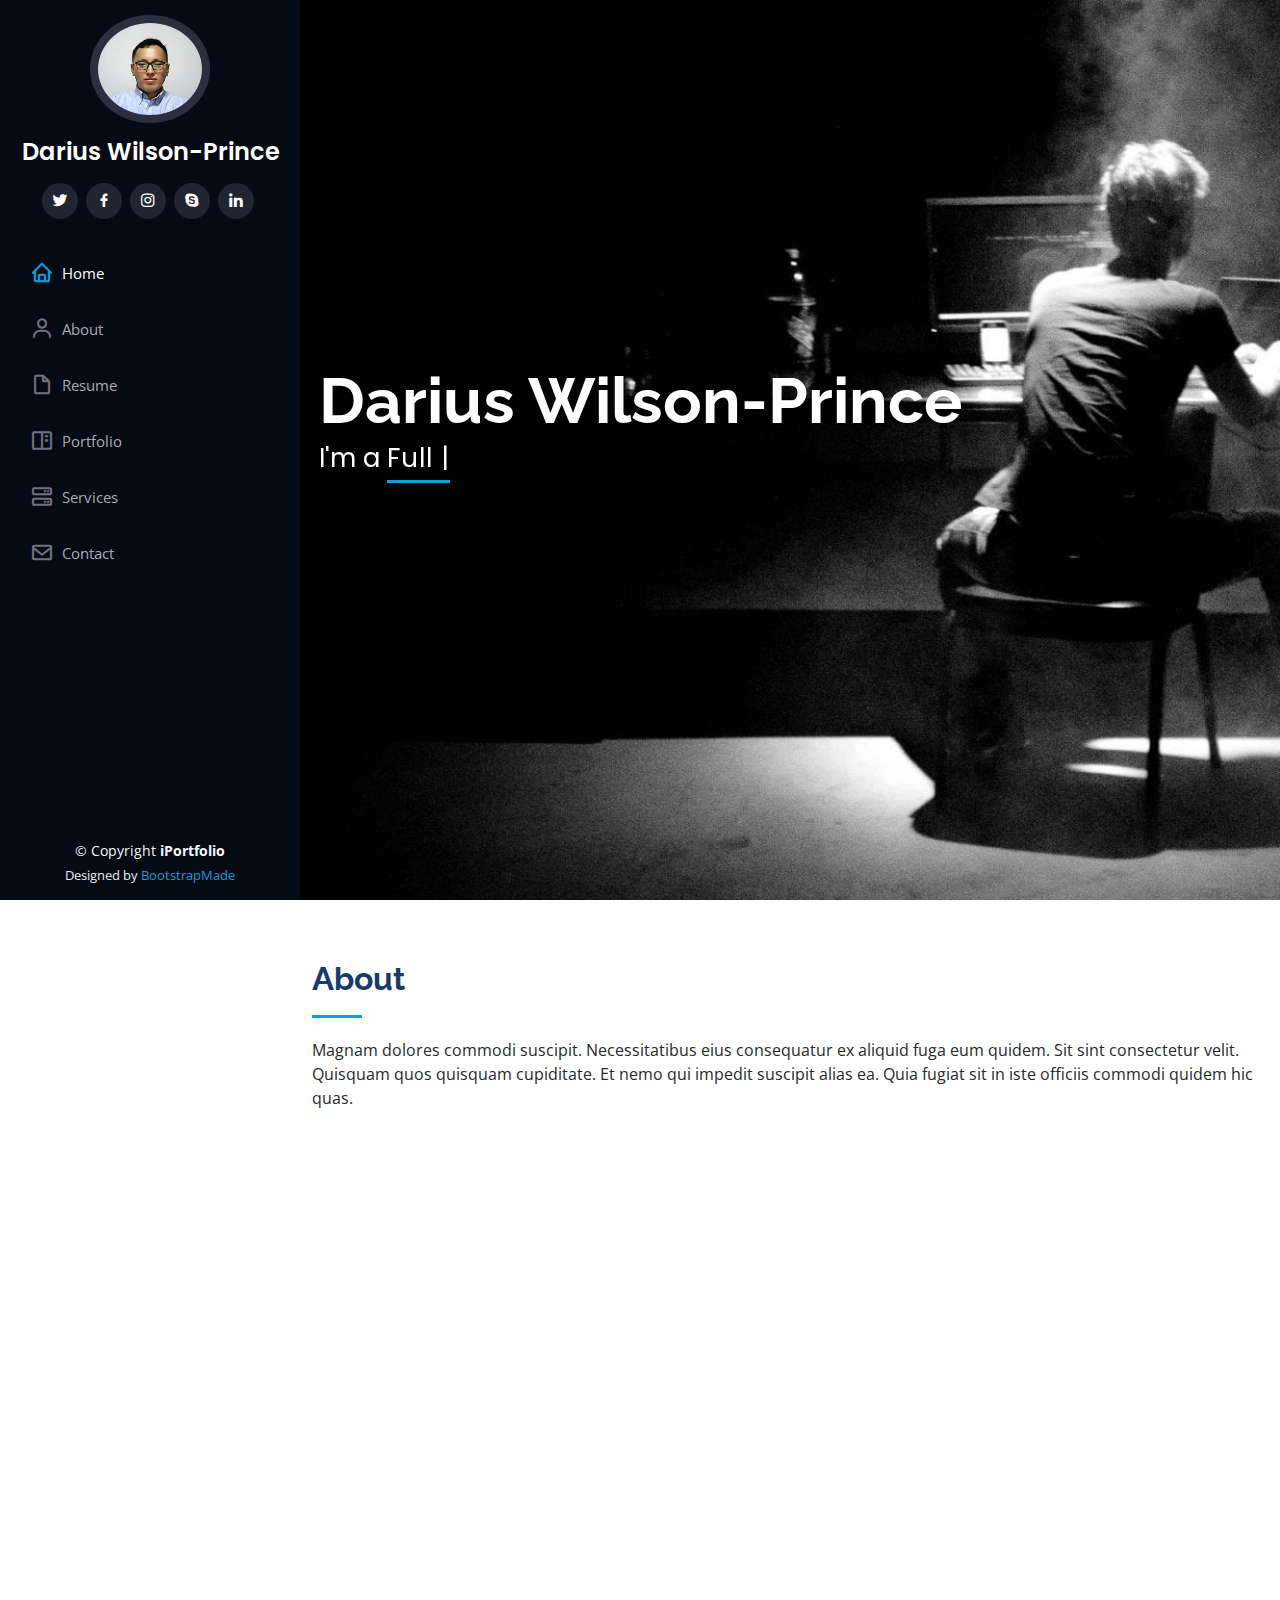
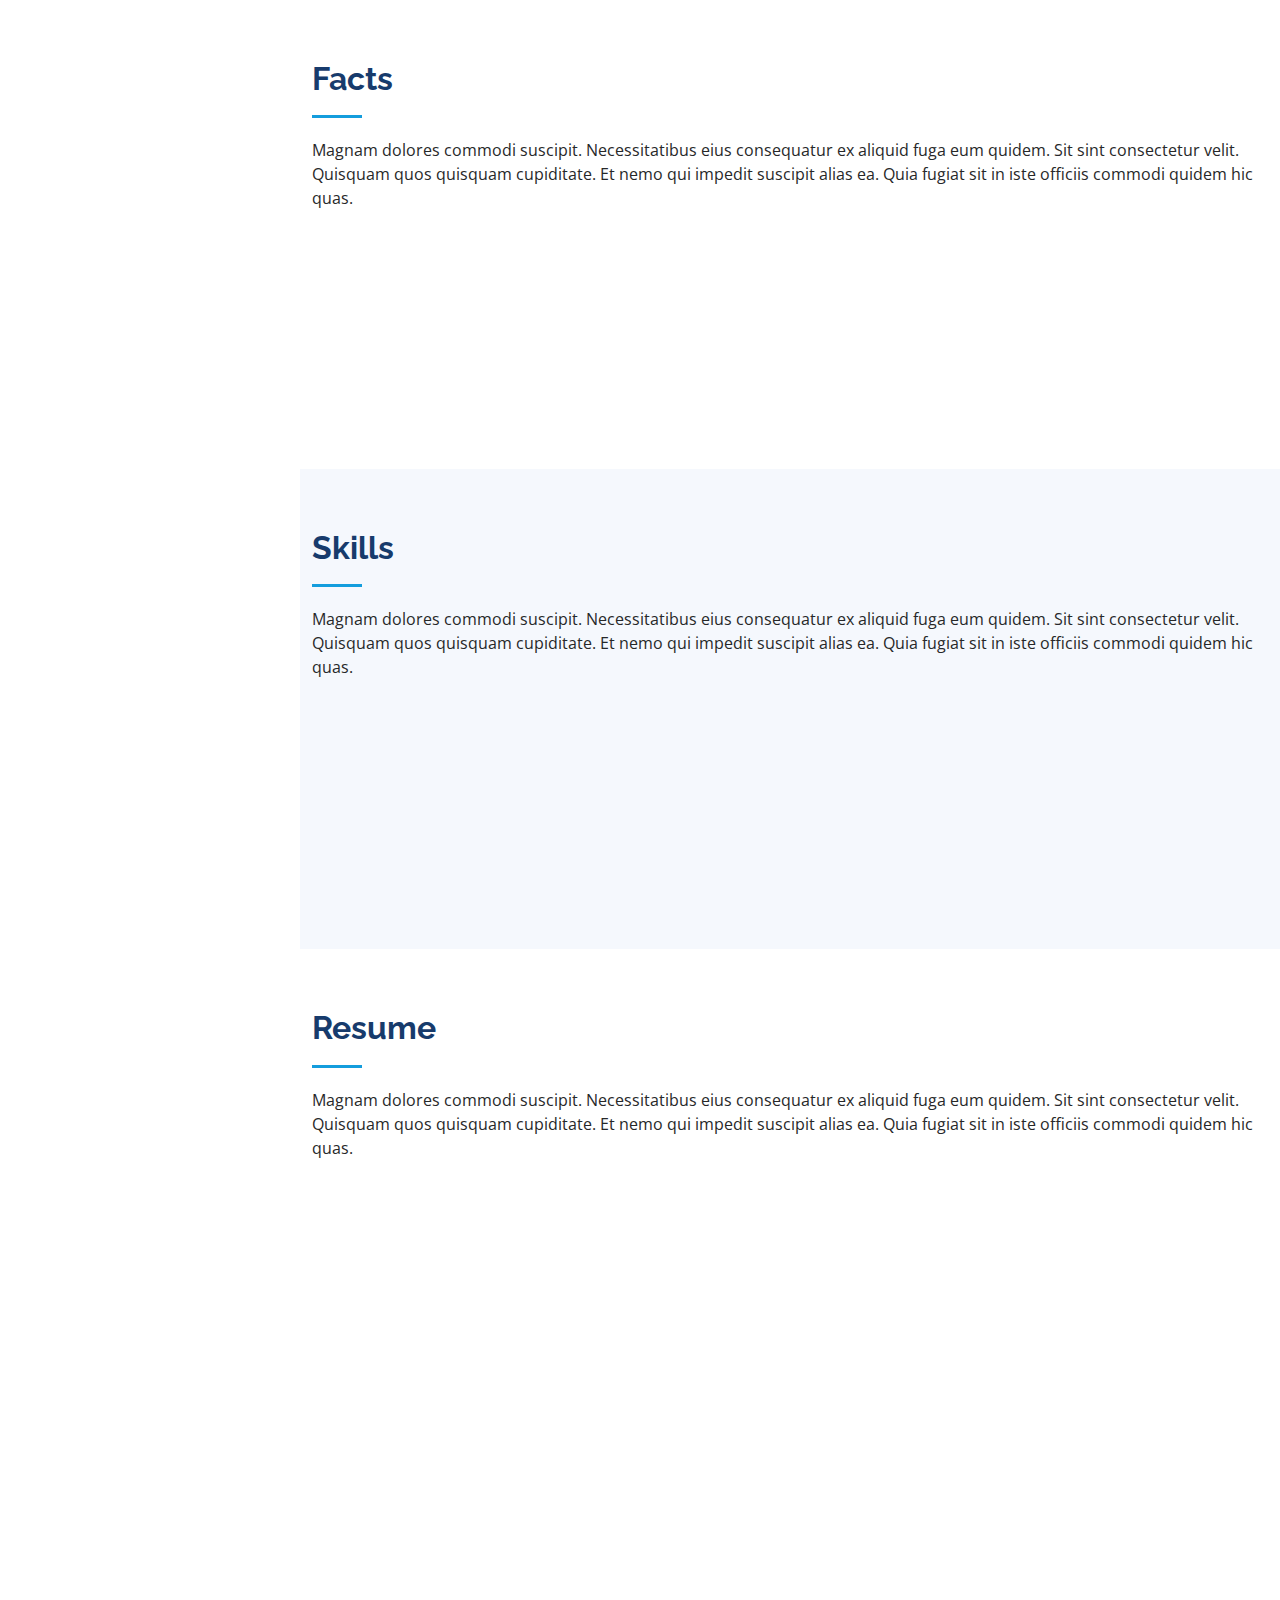
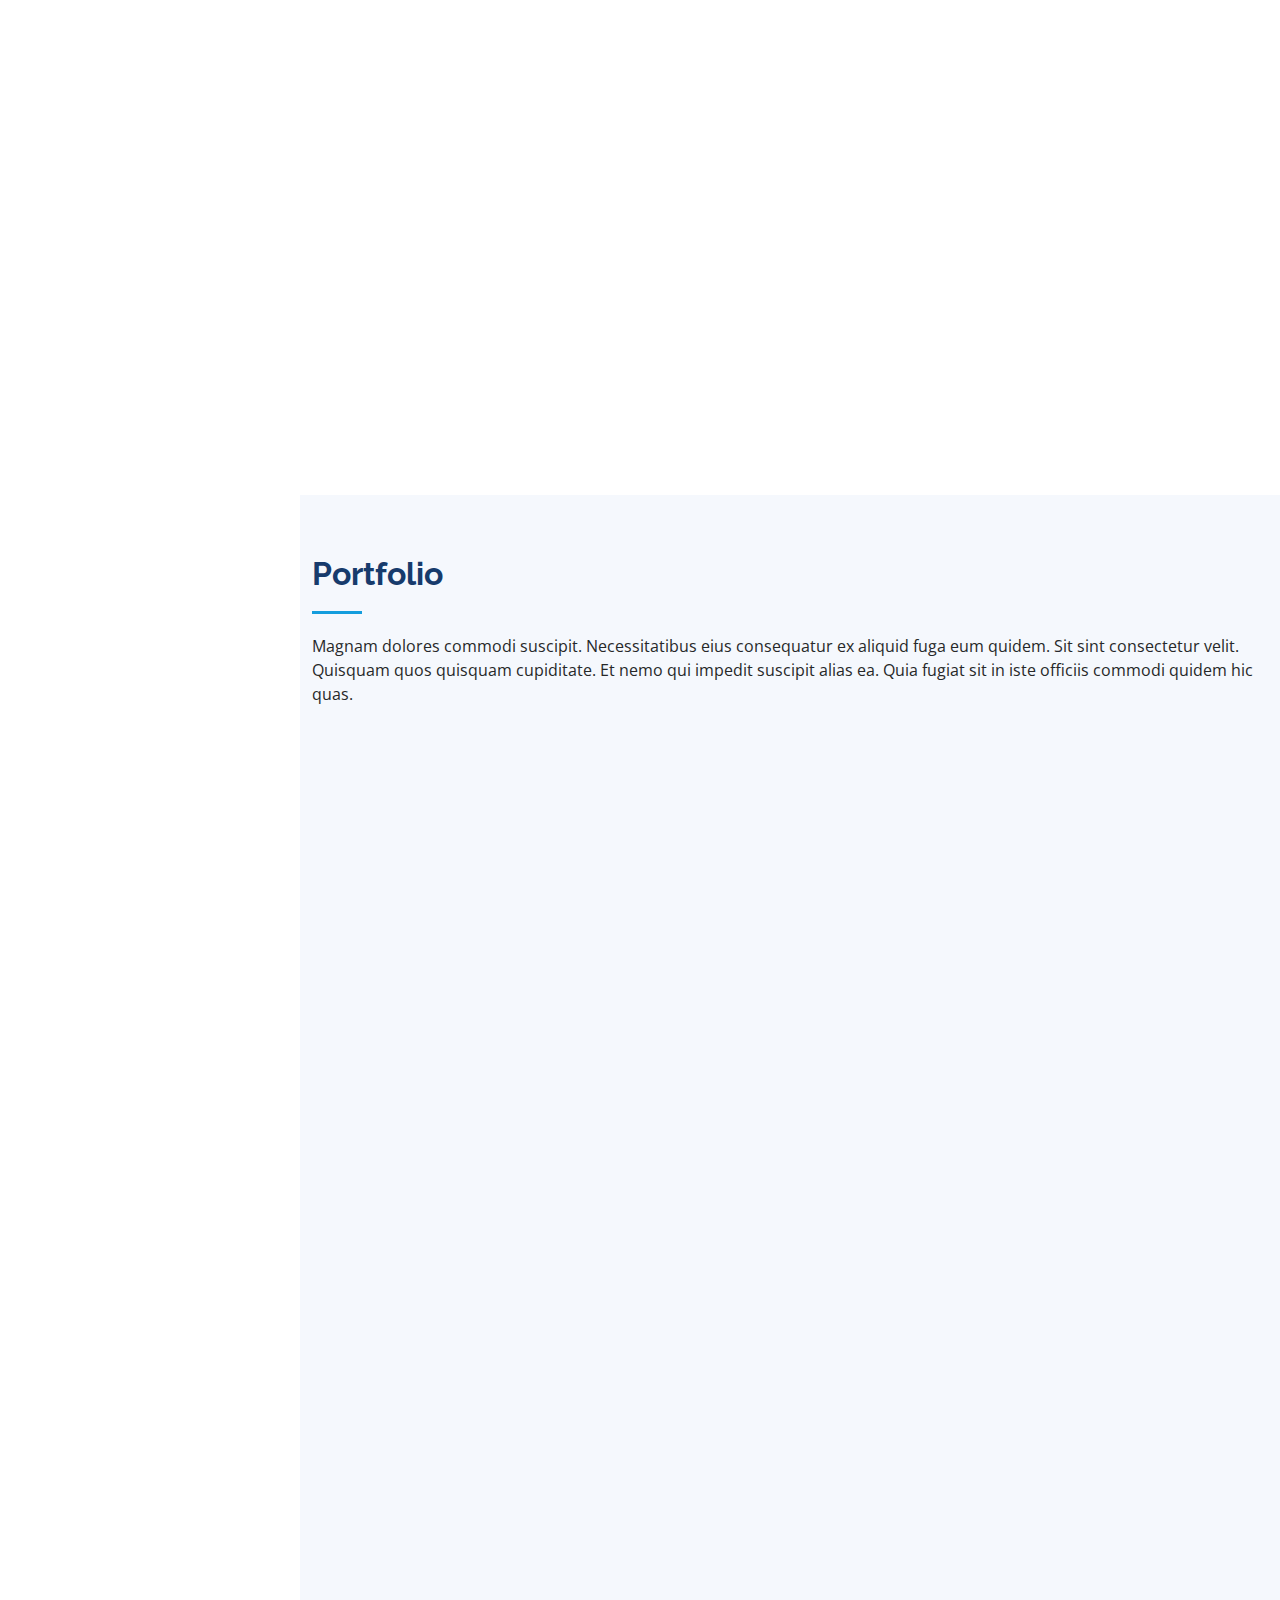
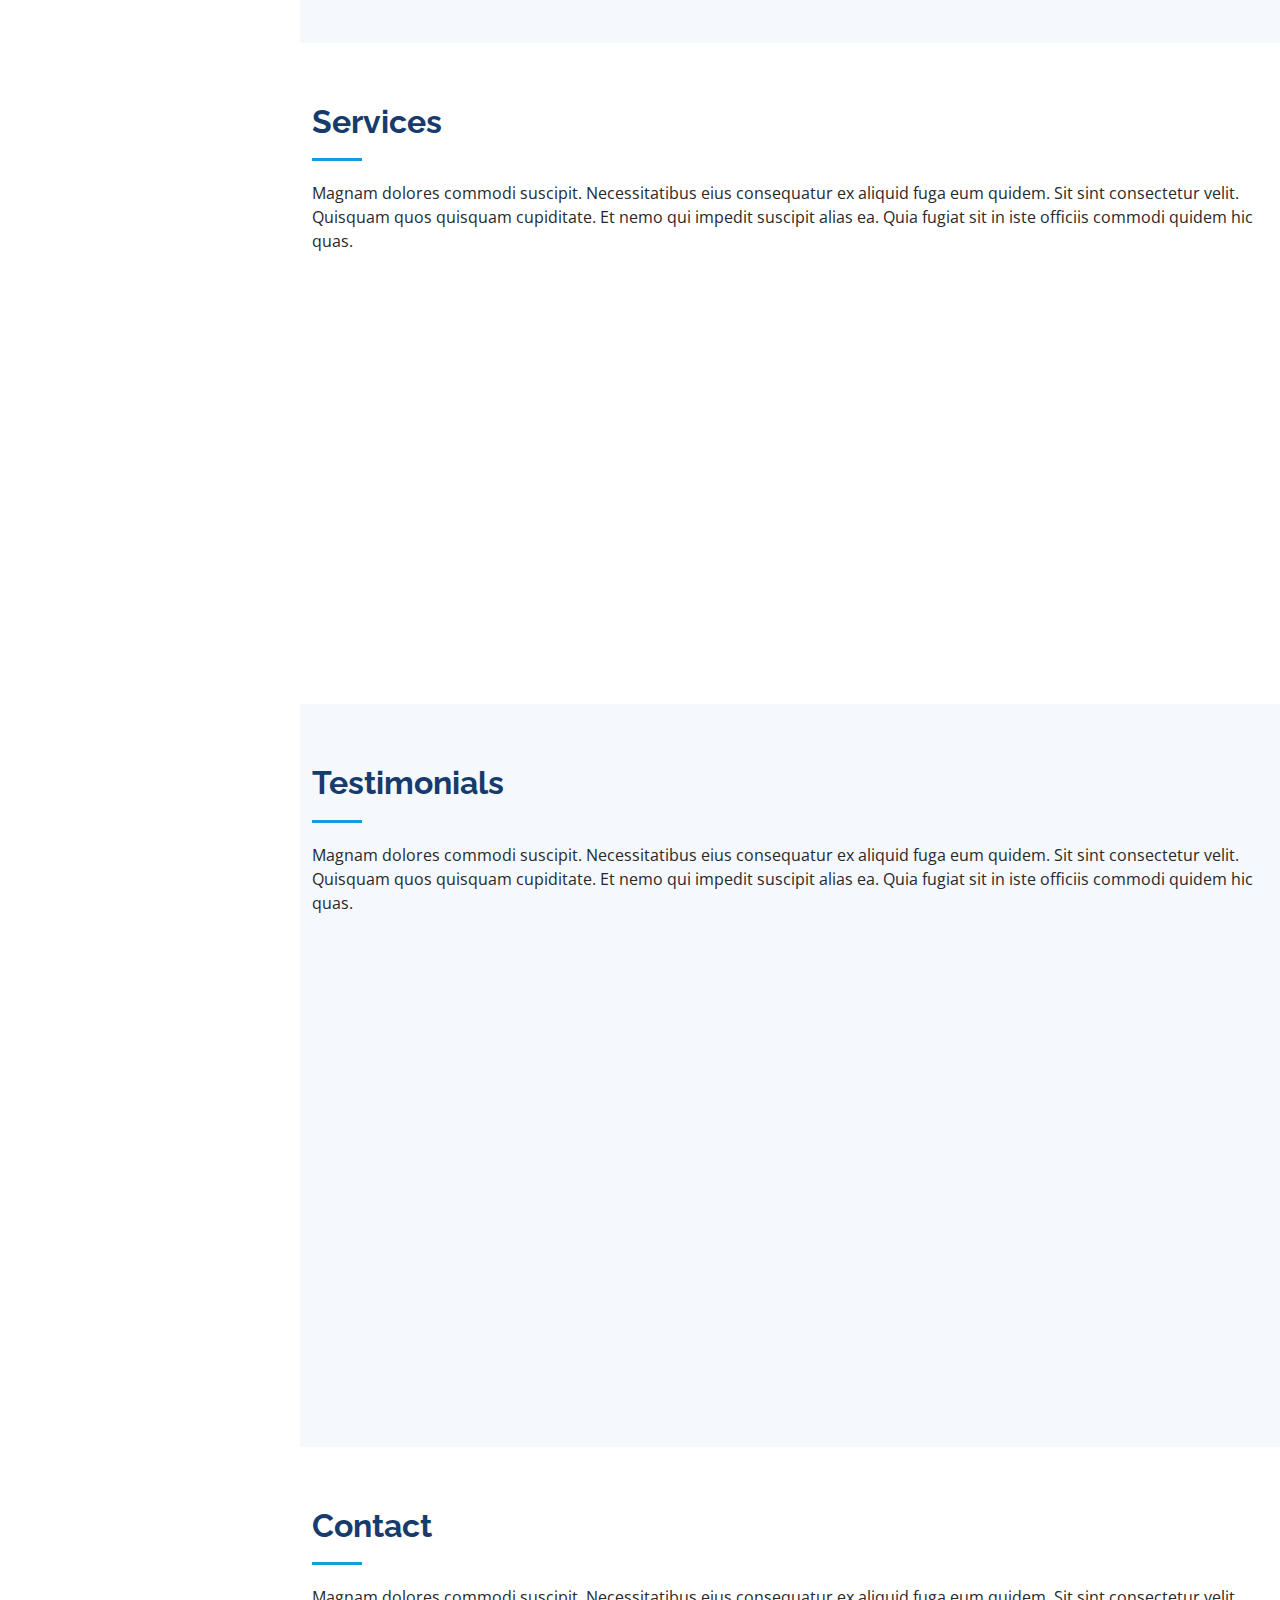
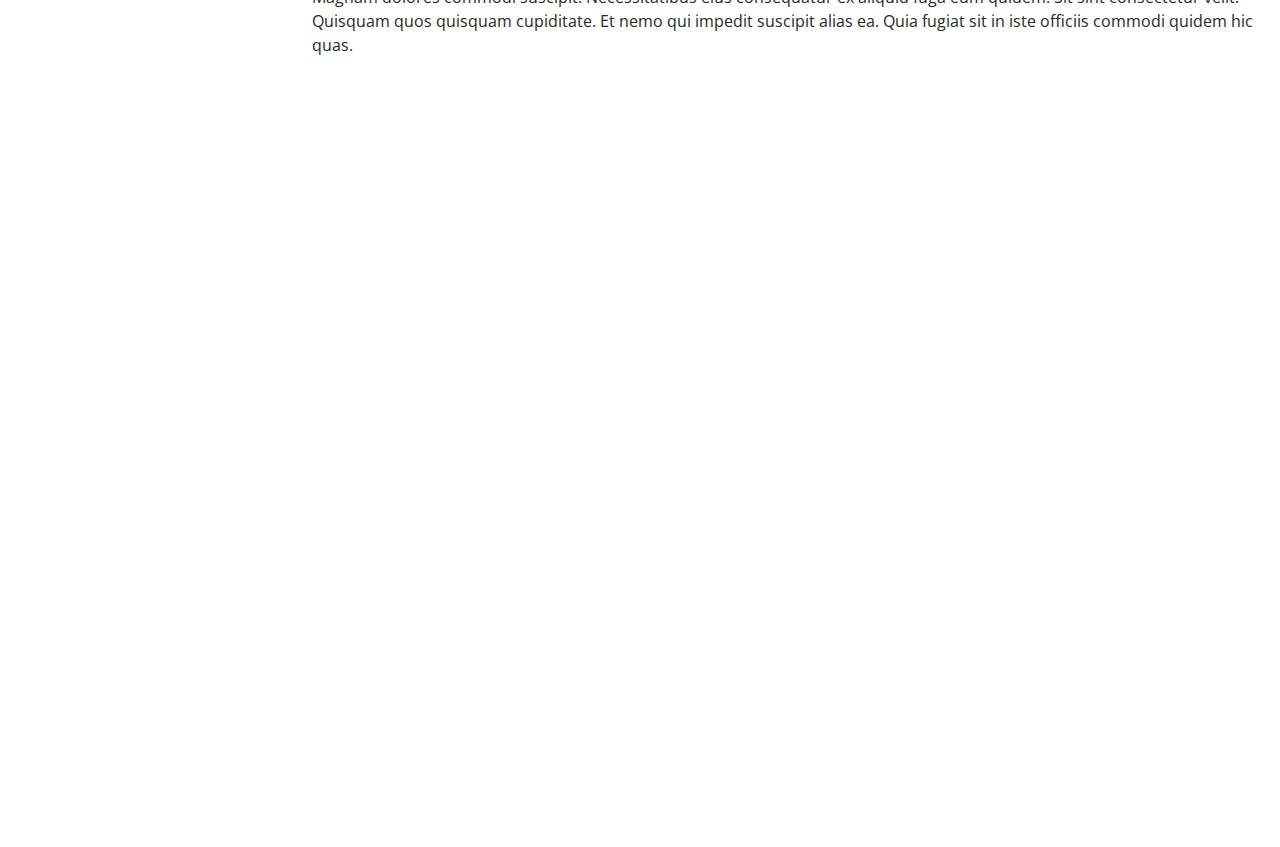
==== index.html @ dc14524f "first commit" ====
<!DOCTYPE html>
<html lang="en">
  <head>
    <meta charset="utf-8" />
    <meta content="width=device-width, initial-scale=1.0" name="viewport" />

    <title>Darius Wilson-Prince</title>
    <meta content="" name="description" />
    <meta content="" name="keywords" />

    <!-- Favicons -->
    <link href="assets/img/favicon.png" rel="icon" />
    <link href="assets/img/apple-touch-icon.png" rel="apple-touch-icon" />

    <!-- Google Fonts -->
    <link
      href="https://fonts.googleapis.com/css?family=Open+Sans:300,300i,400,400i,600,600i,700,700i|Raleway:300,300i,400,400i,500,500i,600,600i,700,700i|Poppins:300,300i,400,400i,500,500i,600,600i,700,700i"
      rel="stylesheet"
    />

    <!-- Vendor CSS Files -->
    <link href="assets/vendor/aos/aos.css" rel="stylesheet" />
    <link
      href="assets/vendor/bootstrap/css/bootstrap.min.css"
      rel="stylesheet"
    />
    <link
      href="assets/vendor/bootstrap-icons/bootstrap-icons.css"
      rel="stylesheet"
    />
    <link href="assets/vendor/boxicons/css/boxicons.min.css" rel="stylesheet" />
    <link
      href="assets/vendor/glightbox/css/glightbox.min.css"
      rel="stylesheet"
    />
    <link href="assets/vendor/swiper/swiper-bundle.min.css" rel="stylesheet" />

    <!-- Template Main CSS File -->
    <link href="assets/css/style.css" rel="stylesheet" />
  </head>

  <body>
    <!-- ======= Mobile nav toggle button ======= -->
    <i class="bi bi-list mobile-nav-toggle d-xl-none"></i>

    <!-- ======= Header ======= -->
    <header id="header">
      <div class="d-flex flex-column">
        <div class="profile">
          <img
            src="assets/img/profile-img.jpg"
            alt=""
            class="img-fluid rounded-circle"
          />
          <h1 class="text-light">
            <a href="index.html">Darius Wilson-Prince</a>
          </h1>
          <div class="social-links mt-3 text-center">
            <a href="#" class="twitter"><i class="bx bxl-twitter"></i></a>
            <a href="#" class="facebook"><i class="bx bxl-facebook"></i></a>
            <a href="#" class="instagram"><i class="bx bxl-instagram"></i></a>
            <a href="#" class="google-plus"><i class="bx bxl-skype"></i></a>
            <a href="#" class="linkedin"><i class="bx bxl-linkedin"></i></a>
          </div>
        </div>

        <nav id="navbar" class="nav-menu navbar">
          <ul>
            <li>
              <a href="#hero" class="nav-link scrollto active"
                ><i class="bx bx-home"></i> <span>Home</span></a
              >
            </li>
            <li>
              <a href="#about" class="nav-link scrollto"
                ><i class="bx bx-user"></i> <span>About</span></a
              >
            </li>
            <li>
              <a href="#resume" class="nav-link scrollto"
                ><i class="bx bx-file-blank"></i> <span>Resume</span></a
              >
            </li>
            <li>
              <a href="#portfolio" class="nav-link scrollto"
                ><i class="bx bx-book-content"></i> <span>Portfolio</span></a
              >
            </li>
            <li>
              <a href="#services" class="nav-link scrollto"
                ><i class="bx bx-server"></i> <span>Services</span></a
              >
            </li>
            <li>
              <a href="#contact" class="nav-link scrollto"
                ><i class="bx bx-envelope"></i> <span>Contact</span></a
              >
            </li>
          </ul>
        </nav>
        <!-- .nav-menu -->
      </div>
    </header>
    <!-- End Header -->

    <!-- ======= Hero Section ======= -->
    <section
      id="hero"
      class="d-flex flex-column justify-content-center align-items-center"
    >
      <div class="hero-container" data-aos="fade-in">
        <h1>Darius Wilson-Prince</h1>
        <p>
          I'm a
          <span
            class="typed"
            data-typed-items="Full Stack Developer., Data Scientist."
          ></span>
        </p>
      </div>
    </section>
    <!-- End Hero -->

    <main id="main">
      <!-- ======= About Section ======= -->
      <section id="about" class="about">
        <div class="container">
          <div class="section-title">
            <h2>About</h2>
            <p>
              Magnam dolores commodi suscipit. Necessitatibus eius consequatur
              ex aliquid fuga eum quidem. Sit sint consectetur velit. Quisquam
              quos quisquam cupiditate. Et nemo qui impedit suscipit alias ea.
              Quia fugiat sit in iste officiis commodi quidem hic quas.
            </p>
          </div>

          <div class="row">
            <div class="col-lg-4" data-aos="fade-right">
              <img src="assets/img/profile-img.jpg" class="img-fluid" alt="" />
            </div>
            <div class="col-lg-8 pt-4 pt-lg-0 content" data-aos="fade-left">
              <h3>UI/UX Designer &amp; Web Developer.</h3>
              <p class="fst-italic">
                Lorem ipsum dolor sit amet, consectetur adipiscing elit, sed do
                eiusmod tempor incididunt ut labore et dolore magna aliqua.
              </p>
              <div class="row">
                <div class="col-lg-6">
                  <ul>
                    <li>
                      <i class="bi bi-chevron-right"></i>
                      <strong>Birthday:</strong> <span>15 October, 1990</span>
                    </li>
                    <li>
                      <i class="bi bi-chevron-right"></i>
                      <strong>Website:</strong>
                      <span>dariusprince90.github.io</span>
                    </li>
                    <li>
                      <i class="bi bi-chevron-right"></i>
                      <strong>Phone:</strong> <span>+1 803 369 3714</span>
                    </li>
                    <li>
                      <i class="bi bi-chevron-right"></i>
                      <strong>City:</strong> <span>Columbia, SC</span>
                    </li>
                  </ul>
                </div>
                <div class="col-lg-6">
                  <ul>
                    <li>
                      <i class="bi bi-chevron-right"></i> <strong>Age:</strong>
                      <span>33</span>
                    </li>
                    <li>
                      <i class="bi bi-chevron-right"></i>
                      <strong>Degree:</strong> <span>Bachelor</span>
                    </li>
                    <li>
                      <i class="bi bi-chevron-right"></i>
                      <strong>Email:</strong>
                      <span>dariusprince90@gmail.com</span>
                    </li>
                    <li>
                      <i class="bi bi-chevron-right"></i>
                      <strong>Freelance:</strong> <span>Available</span>
                    </li>
                  </ul>
                </div>
              </div>
              <p>
                Officiis eligendi itaque labore et dolorum mollitia officiis
                optio vero. Quisquam sunt adipisci omnis et ut. Nulla
                accusantium dolor incidunt officia tempore. Et eius omnis.
                Cupiditate ut dicta maxime officiis quidem quia. Sed et
                consectetur qui quia repellendus itaque neque. Aliquid amet
                quidem ut quaerat cupiditate. Ab et eum qui repellendus omnis
                culpa magni laudantium dolores.
              </p>
            </div>
          </div>
        </div>
      </section>
      <!-- End About Section -->

      <!-- ======= Facts Section ======= -->
      <section id="facts" class="facts">
        <div class="container">
          <div class="section-title">
            <h2>Facts</h2>
            <p>
              Magnam dolores commodi suscipit. Necessitatibus eius consequatur
              ex aliquid fuga eum quidem. Sit sint consectetur velit. Quisquam
              quos quisquam cupiditate. Et nemo qui impedit suscipit alias ea.
              Quia fugiat sit in iste officiis commodi quidem hic quas.
            </p>
          </div>

          <div class="row no-gutters">
            <div
              class="col-lg-3 col-md-6 d-md-flex align-items-md-stretch"
              data-aos="fade-up"
            >
              <div class="count-box">
                <i class="bi bi-emoji-smile"></i>
                <span
                  data-purecounter-start="0"
                  data-purecounter-end="232"
                  data-purecounter-duration="1"
                  class="purecounter"
                ></span>
                <p><strong>Happy Clients</strong> consequuntur quae</p>
              </div>
            </div>

            <div
              class="col-lg-3 col-md-6 d-md-flex align-items-md-stretch"
              data-aos="fade-up"
              data-aos-delay="100"
            >
              <div class="count-box">
                <i class="bi bi-journal-richtext"></i>
                <span
                  data-purecounter-start="0"
                  data-purecounter-end="521"
                  data-purecounter-duration="1"
                  class="purecounter"
                ></span>
                <p><strong>Projects</strong> adipisci atque cum quia aut</p>
              </div>
            </div>

            <div
              class="col-lg-3 col-md-6 d-md-flex align-items-md-stretch"
              data-aos="fade-up"
              data-aos-delay="200"
            >
              <div class="count-box">
                <i class="bi bi-headset"></i>
                <span
                  data-purecounter-start="0"
                  data-purecounter-end="1453"
                  data-purecounter-duration="1"
                  class="purecounter"
                ></span>
                <p><strong>Hours Of Support</strong> aut commodi quaerat</p>
              </div>
            </div>

            <div
              class="col-lg-3 col-md-6 d-md-flex align-items-md-stretch"
              data-aos="fade-up"
              data-aos-delay="300"
            >
              <div class="count-box">
                <i class="bi bi-people"></i>
                <span
                  data-purecounter-start="0"
                  data-purecounter-end="32"
                  data-purecounter-duration="1"
                  class="purecounter"
                ></span>
                <p><strong>Hard Workers</strong> rerum asperiores dolor</p>
              </div>
            </div>
          </div>
        </div>
      </section>
      <!-- End Facts Section -->

      <!-- ======= Skills Section ======= -->
      <section id="skills" class="skills section-bg">
        <div class="container">
          <div class="section-title">
            <h2>Skills</h2>
            <p>
              Magnam dolores commodi suscipit. Necessitatibus eius consequatur
              ex aliquid fuga eum quidem. Sit sint consectetur velit. Quisquam
              quos quisquam cupiditate. Et nemo qui impedit suscipit alias ea.
              Quia fugiat sit in iste officiis commodi quidem hic quas.
            </p>
          </div>

          <div class="row skills-content">
            <div class="col-lg-6" data-aos="fade-up">
              <div class="progress">
                <span class="skill">HTML <i class="val">100%</i></span>
                <div class="progress-bar-wrap">
                  <div
                    class="progress-bar"
                    role="progressbar"
                    aria-valuenow="100"
                    aria-valuemin="0"
                    aria-valuemax="100"
                  ></div>
                </div>
              </div>

              <div class="progress">
                <span class="skill">CSS <i class="val">90%</i></span>
                <div class="progress-bar-wrap">
                  <div
                    class="progress-bar"
                    role="progressbar"
                    aria-valuenow="90"
                    aria-valuemin="0"
                    aria-valuemax="100"
                  ></div>
                </div>
              </div>

              <div class="progress">
                <span class="skill">JavaScript <i class="val">75%</i></span>
                <div class="progress-bar-wrap">
                  <div
                    class="progress-bar"
                    role="progressbar"
                    aria-valuenow="75"
                    aria-valuemin="0"
                    aria-valuemax="100"
                  ></div>
                </div>
              </div>
            </div>

            <div class="col-lg-6" data-aos="fade-up" data-aos-delay="100">
              <div class="progress">
                <span class="skill">PHP <i class="val">80%</i></span>
                <div class="progress-bar-wrap">
                  <div
                    class="progress-bar"
                    role="progressbar"
                    aria-valuenow="80"
                    aria-valuemin="0"
                    aria-valuemax="100"
                  ></div>
                </div>
              </div>

              <div class="progress">
                <span class="skill">WordPress/CMS <i class="val">90%</i></span>
                <div class="progress-bar-wrap">
                  <div
                    class="progress-bar"
                    role="progressbar"
                    aria-valuenow="90"
                    aria-valuemin="0"
                    aria-valuemax="100"
                  ></div>
                </div>
              </div>

              <div class="progress">
                <span class="skill">Photoshop <i class="val">55%</i></span>
                <div class="progress-bar-wrap">
                  <div
                    class="progress-bar"
                    role="progressbar"
                    aria-valuenow="55"
                    aria-valuemin="0"
                    aria-valuemax="100"
                  ></div>
                </div>
              </div>
            </div>
          </div>
        </div>
      </section>
      <!-- End Skills Section -->

      <!-- ======= Resume Section ======= -->
      <section id="resume" class="resume">
        <div class="container">
          <div class="section-title">
            <h2>Resume</h2>
            <p>
              Magnam dolores commodi suscipit. Necessitatibus eius consequatur
              ex aliquid fuga eum quidem. Sit sint consectetur velit. Quisquam
              quos quisquam cupiditate. Et nemo qui impedit suscipit alias ea.
              Quia fugiat sit in iste officiis commodi quidem hic quas.
            </p>
          </div>

          <div class="row">
            <div class="col-lg-6" data-aos="fade-up">
              <h3 class="resume-title">Sumary</h3>
              <div class="resume-item pb-0">
                <h4>Darius Wilson-Prince</h4>
                <p>
                  <em
                    >Innovative and deadline-driven Graphic Designer with 3+
                    years of experience designing and developing user-centered
                    digital/print marketing material from initial concept to
                    final, polished deliverable.</em
                  >
                </p>
                <ul>
                  <li>Portland par 127,Orlando, FL</li>
                  <li>(123) 456-7891</li>
                  <li>alice.barkley@example.com</li>
                </ul>
              </div>

              <h3 class="resume-title">Education</h3>
              <div class="resume-item">
                <h4>Master of Fine Arts &amp; Graphic Design</h4>
                <h5>2015 - 2016</h5>
                <p><em>Rochester Institute of Technology, Rochester, NY</em></p>
                <p>
                  Qui deserunt veniam. Et sed aliquam labore tempore sed
                  quisquam iusto autem sit. Ea vero voluptatum qui ut
                  dignissimos deleniti nerada porti sand markend
                </p>
              </div>
              <div class="resume-item">
                <h4>Bachelor of Fine Arts &amp; Graphic Design</h4>
                <h5>2010 - 2014</h5>
                <p><em>Rochester Institute of Technology, Rochester, NY</em></p>
                <p>
                  Quia nobis sequi est occaecati aut. Repudiandae et iusto quae
                  reiciendis et quis Eius vel ratione eius unde vitae rerum
                  voluptates asperiores voluptatem Earum molestiae consequatur
                  neque etlon sader mart dila
                </p>
              </div>
            </div>
            <div class="col-lg-6" data-aos="fade-up" data-aos-delay="100">
              <h3 class="resume-title">Professional Experience</h3>
              <div class="resume-item">
                <h4>Senior graphic design specialist</h4>
                <h5>2019 - Present</h5>
                <p><em>Experion, New York, NY </em></p>
                <ul>
                  <li>
                    Lead in the design, development, and implementation of the
                    graphic, layout, and production communication materials
                  </li>
                  <li>
                    Delegate tasks to the 7 members of the design team and
                    provide counsel on all aspects of the project.
                  </li>
                  <li>
                    Supervise the assessment of all graphic materials in order
                    to ensure quality and accuracy of the design
                  </li>
                  <li>
                    Oversee the efficient use of production project budgets
                    ranging from $2,000 - $25,000
                  </li>
                </ul>
              </div>
              <div class="resume-item">
                <h4>Graphic design specialist</h4>
                <h5>2017 - 2018</h5>
                <p><em>Stepping Stone Advertising, New York, NY</em></p>
                <ul>
                  <li>
                    Developed numerous marketing programs (logos,
                    brochures,infographics, presentations, and advertisements).
                  </li>
                  <li>
                    Managed up to 5 projects or tasks at a given time while
                    under pressure
                  </li>
                  <li>
                    Recommended and consulted with clients on the most
                    appropriate graphic design
                  </li>
                  <li>
                    Created 4+ design presentations and proposals a month for
                    clients and account managers
                  </li>
                </ul>
              </div>
            </div>
          </div>
        </div>
      </section>
      <!-- End Resume Section -->

      <!-- ======= Portfolio Section ======= -->
      <section id="portfolio" class="portfolio section-bg">
        <div class="container">
          <div class="section-title">
            <h2>Portfolio</h2>
            <p>
              Magnam dolores commodi suscipit. Necessitatibus eius consequatur
              ex aliquid fuga eum quidem. Sit sint consectetur velit. Quisquam
              quos quisquam cupiditate. Et nemo qui impedit suscipit alias ea.
              Quia fugiat sit in iste officiis commodi quidem hic quas.
            </p>
          </div>

          <div class="row" data-aos="fade-up">
            <div class="col-lg-12 d-flex justify-content-center">
              <ul id="portfolio-flters">
                <li data-filter="*" class="filter-active">All</li>
                <li data-filter=".filter-app">App</li>
                <li data-filter=".filter-card">Card</li>
                <li data-filter=".filter-web">Web</li>
              </ul>
            </div>
          </div>

          <div
            class="row portfolio-container"
            data-aos="fade-up"
            data-aos-delay="100"
          >
            <div class="col-lg-4 col-md-6 portfolio-item filter-app">
              <div class="portfolio-wrap">
                <img
                  src="assets/img/portfolio/portfolio-1.jpg"
                  class="img-fluid"
                  alt=""
                />
                <div class="portfolio-links">
                  <a
                    href="assets/img/portfolio/portfolio-1.jpg"
                    data-gallery="portfolioGallery"
                    class="portfolio-lightbox"
                    title="App 1"
                    ><i class="bx bx-plus"></i
                  ></a>
                  <a href="portfolio-details.html" title="More Details"
                    ><i class="bx bx-link"></i
                  ></a>
                </div>
              </div>
            </div>

            <div class="col-lg-4 col-md-6 portfolio-item filter-web">
              <div class="portfolio-wrap">
                <img
                  src="assets/img/portfolio/portfolio-2.jpg"
                  class="img-fluid"
                  alt=""
                />
                <div class="portfolio-links">
                  <a
                    href="assets/img/portfolio/portfolio-2.jpg"
                    data-gallery="portfolioGallery"
                    class="portfolio-lightbox"
                    title="Web 3"
                    ><i class="bx bx-plus"></i
                  ></a>
                  <a href="portfolio-details.html" title="More Details"
                    ><i class="bx bx-link"></i
                  ></a>
                </div>
              </div>
            </div>

            <div class="col-lg-4 col-md-6 portfolio-item filter-app">
              <div class="portfolio-wrap">
                <img
                  src="assets/img/portfolio/portfolio-3.jpg"
                  class="img-fluid"
                  alt=""
                />
                <div class="portfolio-links">
                  <a
                    href="assets/img/portfolio/portfolio-3.jpg"
                    data-gallery="portfolioGallery"
                    class="portfolio-lightbox"
                    title="App 2"
                    ><i class="bx bx-plus"></i
                  ></a>
                  <a href="portfolio-details.html" title="More Details"
                    ><i class="bx bx-link"></i
                  ></a>
                </div>
              </div>
            </div>

            <div class="col-lg-4 col-md-6 portfolio-item filter-card">
              <div class="portfolio-wrap">
                <img
                  src="assets/img/portfolio/portfolio-4.jpg"
                  class="img-fluid"
                  alt=""
                />
                <div class="portfolio-links">
                  <a
                    href="assets/img/portfolio/portfolio-4.jpg"
                    data-gallery="portfolioGallery"
                    class="portfolio-lightbox"
                    title="Card 2"
                    ><i class="bx bx-plus"></i
                  ></a>
                  <a href="portfolio-details.html" title="More Details"
                    ><i class="bx bx-link"></i
                  ></a>
                </div>
              </div>
            </div>

            <div class="col-lg-4 col-md-6 portfolio-item filter-web">
              <div class="portfolio-wrap">
                <img
                  src="assets/img/portfolio/portfolio-5.jpg"
                  class="img-fluid"
                  alt=""
                />
                <div class="portfolio-links">
                  <a
                    href="assets/img/portfolio/portfolio-5.jpg"
                    data-gallery="portfolioGallery"
                    class="portfolio-lightbox"
                    title="Web 2"
                    ><i class="bx bx-plus"></i
                  ></a>
                  <a href="portfolio-details.html" title="More Details"
                    ><i class="bx bx-link"></i
                  ></a>
                </div>
              </div>
            </div>

            <div class="col-lg-4 col-md-6 portfolio-item filter-app">
              <div class="portfolio-wrap">
                <img
                  src="assets/img/portfolio/portfolio-6.jpg"
                  class="img-fluid"
                  alt=""
                />
                <div class="portfolio-links">
                  <a
                    href="assets/img/portfolio/portfolio-6.jpg"
                    data-gallery="portfolioGallery"
                    class="portfolio-lightbox"
                    title="App 3"
                    ><i class="bx bx-plus"></i
                  ></a>
                  <a href="portfolio-details.html" title="More Details"
                    ><i class="bx bx-link"></i
                  ></a>
                </div>
              </div>
            </div>

            <div class="col-lg-4 col-md-6 portfolio-item filter-card">
              <div class="portfolio-wrap">
                <img
                  src="assets/img/portfolio/portfolio-7.jpg"
                  class="img-fluid"
                  alt=""
                />
                <div class="portfolio-links">
                  <a
                    href="assets/img/portfolio/portfolio-7.jpg"
                    data-gallery="portfolioGallery"
                    class="portfolio-lightbox"
                    title="Card 1"
                    ><i class="bx bx-plus"></i
                  ></a>
                  <a href="portfolio-details.html" title="More Details"
                    ><i class="bx bx-link"></i
                  ></a>
                </div>
              </div>
            </div>

            <div class="col-lg-4 col-md-6 portfolio-item filter-card">
              <div class="portfolio-wrap">
                <img
                  src="assets/img/portfolio/portfolio-8.jpg"
                  class="img-fluid"
                  alt=""
                />
                <div class="portfolio-links">
                  <a
                    href="assets/img/portfolio/portfolio-8.jpg"
                    data-gallery="portfolioGallery"
                    class="portfolio-lightbox"
                    title="Card 3"
                    ><i class="bx bx-plus"></i
                  ></a>
                  <a href="portfolio-details.html" title="More Details"
                    ><i class="bx bx-link"></i
                  ></a>
                </div>
              </div>
            </div>

            <div class="col-lg-4 col-md-6 portfolio-item filter-web">
              <div class="portfolio-wrap">
                <img
                  src="assets/img/portfolio/portfolio-9.jpg"
                  class="img-fluid"
                  alt=""
                />
                <div class="portfolio-links">
                  <a
                    href="assets/img/portfolio/portfolio-9.jpg"
                    data-gallery="portfolioGallery"
                    class="portfolio-lightbox"
                    title="Web 3"
                    ><i class="bx bx-plus"></i
                  ></a>
                  <a href="portfolio-details.html" title="More Details"
                    ><i class="bx bx-link"></i
                  ></a>
                </div>
              </div>
            </div>
          </div>
        </div>
      </section>
      <!-- End Portfolio Section -->

      <!-- ======= Services Section ======= -->
      <section id="services" class="services">
        <div class="container">
          <div class="section-title">
            <h2>Services</h2>
            <p>
              Magnam dolores commodi suscipit. Necessitatibus eius consequatur
              ex aliquid fuga eum quidem. Sit sint consectetur velit. Quisquam
              quos quisquam cupiditate. Et nemo qui impedit suscipit alias ea.
              Quia fugiat sit in iste officiis commodi quidem hic quas.
            </p>
          </div>

          <div class="row">
            <div class="col-lg-4 col-md-6 icon-box" data-aos="fade-up">
              <div class="icon"><i class="bi bi-briefcase"></i></div>
              <h4 class="title"><a href="">Lorem Ipsum</a></h4>
              <p class="description">
                Voluptatum deleniti atque corrupti quos dolores et quas
                molestias excepturi sint occaecati cupiditate non provident
              </p>
            </div>
            <div
              class="col-lg-4 col-md-6 icon-box"
              data-aos="fade-up"
              data-aos-delay="100"
            >
              <div class="icon"><i class="bi bi-card-checklist"></i></div>
              <h4 class="title"><a href="">Dolor Sitema</a></h4>
              <p class="description">
                Minim veniam, quis nostrud exercitation ullamco laboris nisi ut
                aliquip ex ea commodo consequat tarad limino ata
              </p>
            </div>
            <div
              class="col-lg-4 col-md-6 icon-box"
              data-aos="fade-up"
              data-aos-delay="200"
            >
              <div class="icon"><i class="bi bi-bar-chart"></i></div>
              <h4 class="title"><a href="">Sed ut perspiciatis</a></h4>
              <p class="description">
                Duis aute irure dolor in reprehenderit in voluptate velit esse
                cillum dolore eu fugiat nulla pariatur
              </p>
            </div>
            <div
              class="col-lg-4 col-md-6 icon-box"
              data-aos="fade-up"
              data-aos-delay="300"
            >
              <div class="icon"><i class="bi bi-binoculars"></i></div>
              <h4 class="title"><a href="">Magni Dolores</a></h4>
              <p class="description">
                Excepteur sint occaecat cupidatat non proident, sunt in culpa
                qui officia deserunt mollit anim id est laborum
              </p>
            </div>
            <div
              class="col-lg-4 col-md-6 icon-box"
              data-aos="fade-up"
              data-aos-delay="400"
            >
              <div class="icon"><i class="bi bi-brightness-high"></i></div>
              <h4 class="title"><a href="">Nemo Enim</a></h4>
              <p class="description">
                At vero eos et accusamus et iusto odio dignissimos ducimus qui
                blanditiis praesentium voluptatum deleniti atque
              </p>
            </div>
            <div
              class="col-lg-4 col-md-6 icon-box"
              data-aos="fade-up"
              data-aos-delay="500"
            >
              <div class="icon"><i class="bi bi-calendar4-week"></i></div>
              <h4 class="title"><a href="">Eiusmod Tempor</a></h4>
              <p class="description">
                Et harum quidem rerum facilis est et expedita distinctio. Nam
                libero tempore, cum soluta nobis est eligendi
              </p>
            </div>
          </div>
        </div>
      </section>
      <!-- End Services Section -->

      <!-- ======= Testimonials Section ======= -->
      <section id="testimonials" class="testimonials section-bg">
        <div class="container">
          <div class="section-title">
            <h2>Testimonials</h2>
            <p>
              Magnam dolores commodi suscipit. Necessitatibus eius consequatur
              ex aliquid fuga eum quidem. Sit sint consectetur velit. Quisquam
              quos quisquam cupiditate. Et nemo qui impedit suscipit alias ea.
              Quia fugiat sit in iste officiis commodi quidem hic quas.
            </p>
          </div>

          <div
            class="testimonials-slider swiper"
            data-aos="fade-up"
            data-aos-delay="100"
          >
            <div class="swiper-wrapper">
              <div class="swiper-slide">
                <div class="testimonial-item" data-aos="fade-up">
                  <p>
                    <i class="bx bxs-quote-alt-left quote-icon-left"></i>
                    Proin iaculis purus consequat sem cure digni ssim donec
                    porttitora entum suscipit rhoncus. Accusantium quam,
                    ultricies eget id, aliquam eget nibh et. Maecen aliquam,
                    risus at semper.
                    <i class="bx bxs-quote-alt-right quote-icon-right"></i>
                  </p>
                  <img
                    src="assets/img/testimonials/testimonials-1.jpg"
                    class="testimonial-img"
                    alt=""
                  />
                  <h3>Saul Goodman</h3>
                  <h4>Ceo &amp; Founder</h4>
                </div>
              </div>
              <!-- End testimonial item -->

              <div class="swiper-slide">
                <div
                  class="testimonial-item"
                  data-aos="fade-up"
                  data-aos-delay="100"
                >
                  <p>
                    <i class="bx bxs-quote-alt-left quote-icon-left"></i>
                    Export tempor illum tamen malis malis eram quae irure esse
                    labore quem cillum quid cillum eram malis quorum velit fore
                    eram velit sunt aliqua noster fugiat irure amet legam anim
                    culpa.
                    <i class="bx bxs-quote-alt-right quote-icon-right"></i>
                  </p>
                  <img
                    src="assets/img/testimonials/testimonials-2.jpg"
                    class="testimonial-img"
                    alt=""
                  />
                  <h3>Sara Wilsson</h3>
                  <h4>Designer</h4>
                </div>
              </div>
              <!-- End testimonial item -->

              <div class="swiper-slide">
                <div
                  class="testimonial-item"
                  data-aos="fade-up"
                  data-aos-delay="200"
                >
                  <p>
                    <i class="bx bxs-quote-alt-left quote-icon-left"></i>
                    Enim nisi quem export duis labore cillum quae magna enim
                    sint quorum nulla quem veniam duis minim tempor labore quem
                    eram duis noster aute amet eram fore quis sint minim.
                    <i class="bx bxs-quote-alt-right quote-icon-right"></i>
                  </p>
                  <img
                    src="assets/img/testimonials/testimonials-3.jpg"
                    class="testimonial-img"
                    alt=""
                  />
                  <h3>Jena Karlis</h3>
                  <h4>Store Owner</h4>
                </div>
              </div>
              <!-- End testimonial item -->

              <div class="swiper-slide">
                <div
                  class="testimonial-item"
                  data-aos="fade-up"
                  data-aos-delay="300"
                >
                  <p>
                    <i class="bx bxs-quote-alt-left quote-icon-left"></i>
                    Fugiat enim eram quae cillum dolore dolor amet nulla culpa
                    multos export minim fugiat minim velit minim dolor enim duis
                    veniam ipsum anim magna sunt elit fore quem dolore labore
                    illum veniam.
                    <i class="bx bxs-quote-alt-right quote-icon-right"></i>
                  </p>
                  <img
                    src="assets/img/testimonials/testimonials-4.jpg"
                    class="testimonial-img"
                    alt=""
                  />
                  <h3>Matt Brandon</h3>
                  <h4>Freelancer</h4>
                </div>
              </div>
              <!-- End testimonial item -->

              <div class="swiper-slide">
                <div
                  class="testimonial-item"
                  data-aos="fade-up"
                  data-aos-delay="400"
                >
                  <p>
                    <i class="bx bxs-quote-alt-left quote-icon-left"></i>
                    Quis quorum aliqua sint quem legam fore sunt eram irure
                    aliqua veniam tempor noster veniam enim culpa labore duis
                    sunt culpa nulla illum cillum fugiat legam esse veniam culpa
                    fore nisi cillum quid.
                    <i class="bx bxs-quote-alt-right quote-icon-right"></i>
                  </p>
                  <img
                    src="assets/img/testimonials/testimonials-5.jpg"
                    class="testimonial-img"
                    alt=""
                  />
                  <h3>John Larson</h3>
                  <h4>Entrepreneur</h4>
                </div>
              </div>
              <!-- End testimonial item -->
            </div>
            <div class="swiper-pagination"></div>
          </div>
        </div>
      </section>
      <!-- End Testimonials Section -->

      <!-- ======= Contact Section ======= -->
      <section id="contact" class="contact">
        <div class="container">
          <div class="section-title">
            <h2>Contact</h2>
            <p>
              Magnam dolores commodi suscipit. Necessitatibus eius consequatur
              ex aliquid fuga eum quidem. Sit sint consectetur velit. Quisquam
              quos quisquam cupiditate. Et nemo qui impedit suscipit alias ea.
              Quia fugiat sit in iste officiis commodi quidem hic quas.
            </p>
          </div>

          <div class="row" data-aos="fade-in">
            <div class="col-lg-5 d-flex align-items-stretch">
              <div class="info">
                <div class="address">
                  <i class="bi bi-geo-alt"></i>
                  <h4>Location:</h4>
                  <p>A108 Adam Street, New York, NY 535022</p>
                </div>

                <div class="email">
                  <i class="bi bi-envelope"></i>
                  <h4>Email:</h4>
                  <p>info@example.com</p>
                </div>

                <div class="phone">
                  <i class="bi bi-phone"></i>
                  <h4>Call:</h4>
                  <p>+1 5589 55488 55s</p>
                </div>

                <iframe
                  src="https://www.google.com/maps/embed?pb=!1m14!1m8!1m3!1d12097.433213460943!2d-74.0062269!3d40.7101282!3m2!1i1024!2i768!4f13.1!3m3!1m2!1s0x0%3A0xb89d1fe6bc499443!2sDowntown+Conference+Center!5e0!3m2!1smk!2sbg!4v1539943755621"
                  frameborder="0"
                  style="border: 0; width: 100%; height: 290px"
                  allowfullscreen
                ></iframe>
              </div>
            </div>

            <div class="col-lg-7 mt-5 mt-lg-0 d-flex align-items-stretch">
              <form
                action="forms/contact.php"
                method="post"
                role="form"
                class="php-email-form"
              >
                <div class="row">
                  <div class="form-group col-md-6">
                    <label for="name">Your Name</label>
                    <input
                      type="text"
                      name="name"
                      class="form-control"
                      id="name"
                      required
                    />
                  </div>
                  <div class="form-group col-md-6">
                    <label for="name">Your Email</label>
                    <input
                      type="email"
                      class="form-control"
                      name="email"
                      id="email"
                      required
                    />
                  </div>
                </div>
                <div class="form-group">
                  <label for="name">Subject</label>
                  <input
                    type="text"
                    class="form-control"
                    name="subject"
                    id="subject"
                    required
                  />
                </div>
                <div class="form-group">
                  <label for="name">Message</label>
                  <textarea
                    class="form-control"
                    name="message"
                    rows="10"
                    required
                  ></textarea>
                </div>
                <div class="my-3">
                  <div class="loading">Loading</div>
                  <div class="error-message"></div>
                  <div class="sent-message">
                    Your message has been sent. Thank you!
                  </div>
                </div>
                <div class="text-center">
                  <button type="submit">Send Message</button>
                </div>
              </form>
            </div>
          </div>
        </div>
      </section>
      <!-- End Contact Section -->
    </main>
    <!-- End #main -->

    <!-- ======= Footer ======= -->
    <footer id="footer">
      <div class="container">
        <div class="copyright">
          &copy; Copyright <strong><span>iPortfolio</span></strong>
        </div>
        <div class="credits">
          <!-- All the links in the footer should remain intact. -->
          <!-- You can delete the links only if you purchased the pro version. -->
          <!-- Licensing information: https://bootstrapmade.com/license/ -->
          <!-- Purchase the pro version with working PHP/AJAX contact form: https://bootstrapmade.com/iportfolio-bootstrap-portfolio-websites-template/ -->
          Designed by <a href="https://bootstrapmade.com/">BootstrapMade</a>
        </div>
      </div>
    </footer>
    <!-- End  Footer -->

    <a
      href="#"
      class="back-to-top d-flex align-items-center justify-content-center"
      ><i class="bi bi-arrow-up-short"></i
    ></a>

    <!-- Vendor JS Files -->
    <script src="assets/vendor/purecounter/purecounter_vanilla.js"></script>
    <script src="assets/vendor/aos/aos.js"></script>
    <script src="assets/vendor/bootstrap/js/bootstrap.bundle.min.js"></script>
    <script src="assets/vendor/glightbox/js/glightbox.min.js"></script>
    <script src="assets/vendor/isotope-layout/isotope.pkgd.min.js"></script>
    <script src="assets/vendor/swiper/swiper-bundle.min.js"></script>
    <script src="assets/vendor/typed.js/typed.min.js"></script>
    <script src="assets/vendor/waypoints/noframework.waypoints.js"></script>
    <script src="assets/vendor/php-email-form/validate.js"></script>

    <!-- Template Main JS File -->
    <script src="assets/js/main.js"></script>
  </body>
</html>
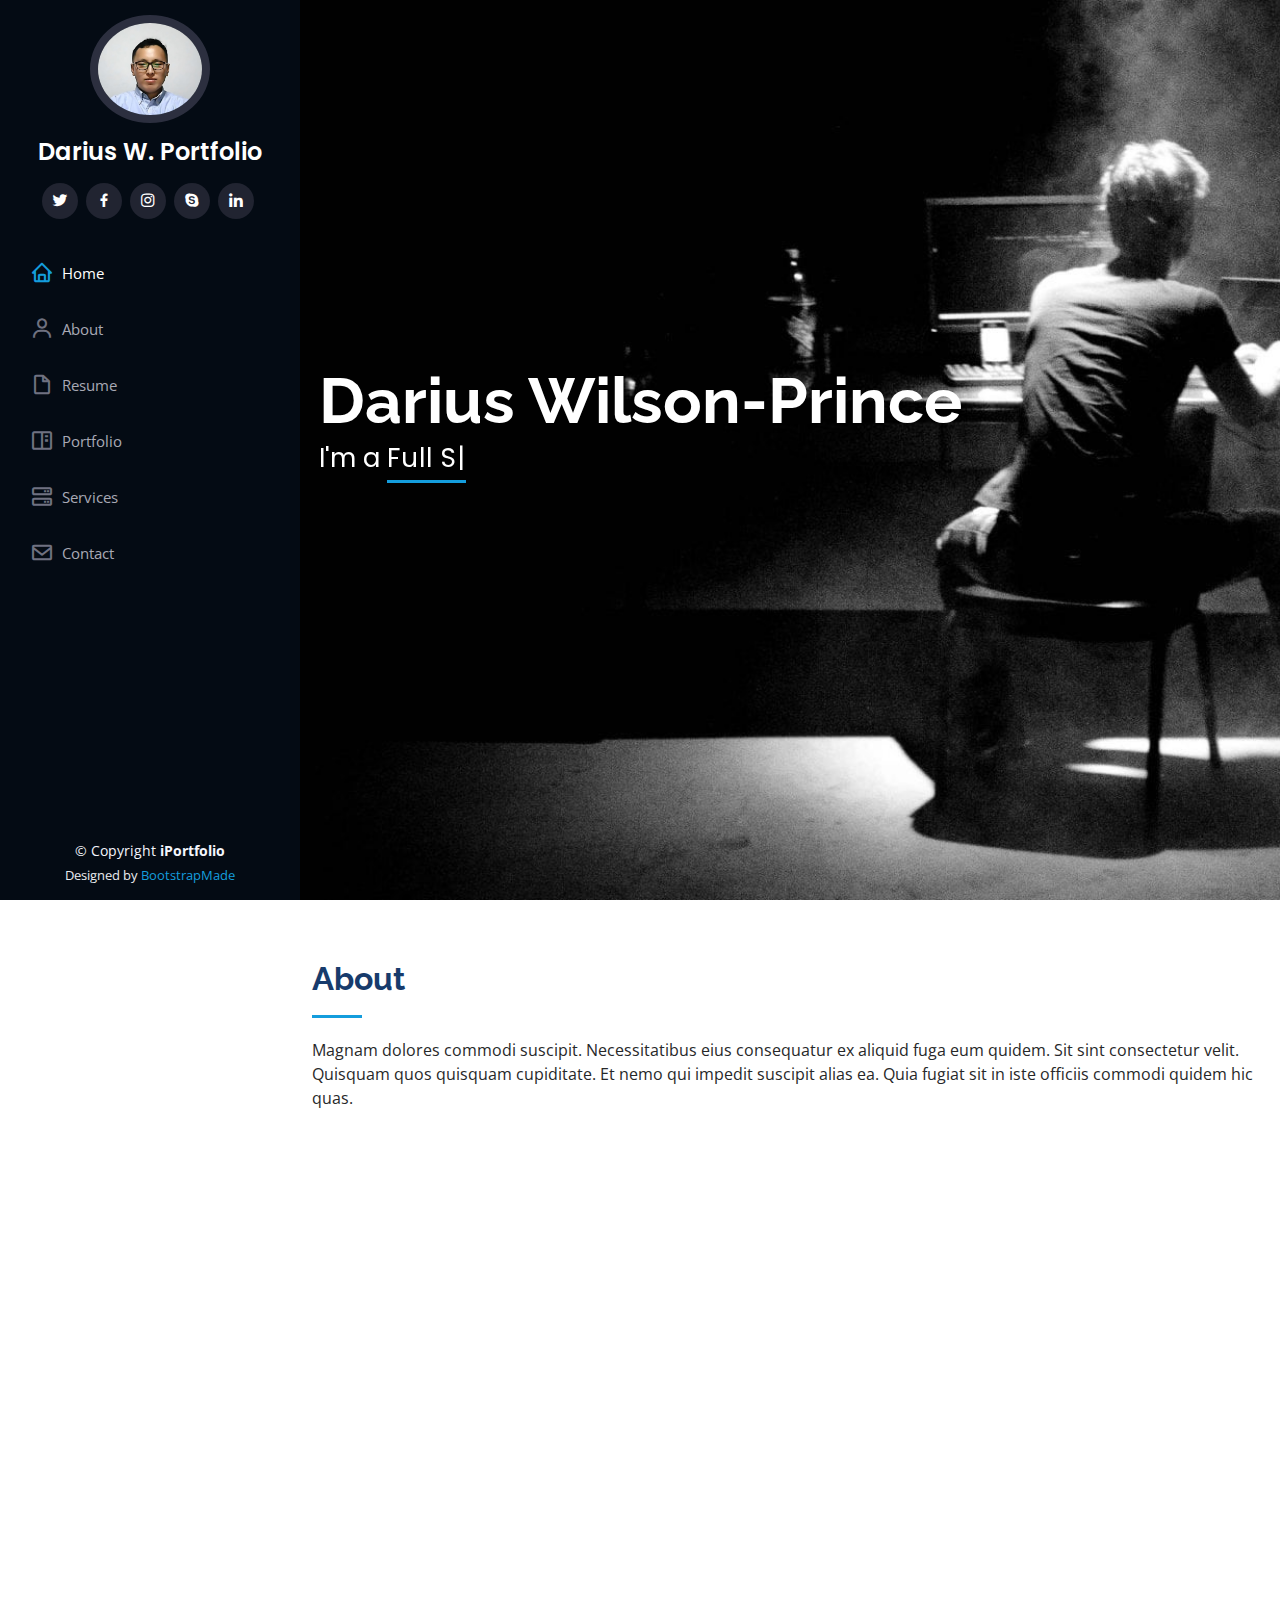
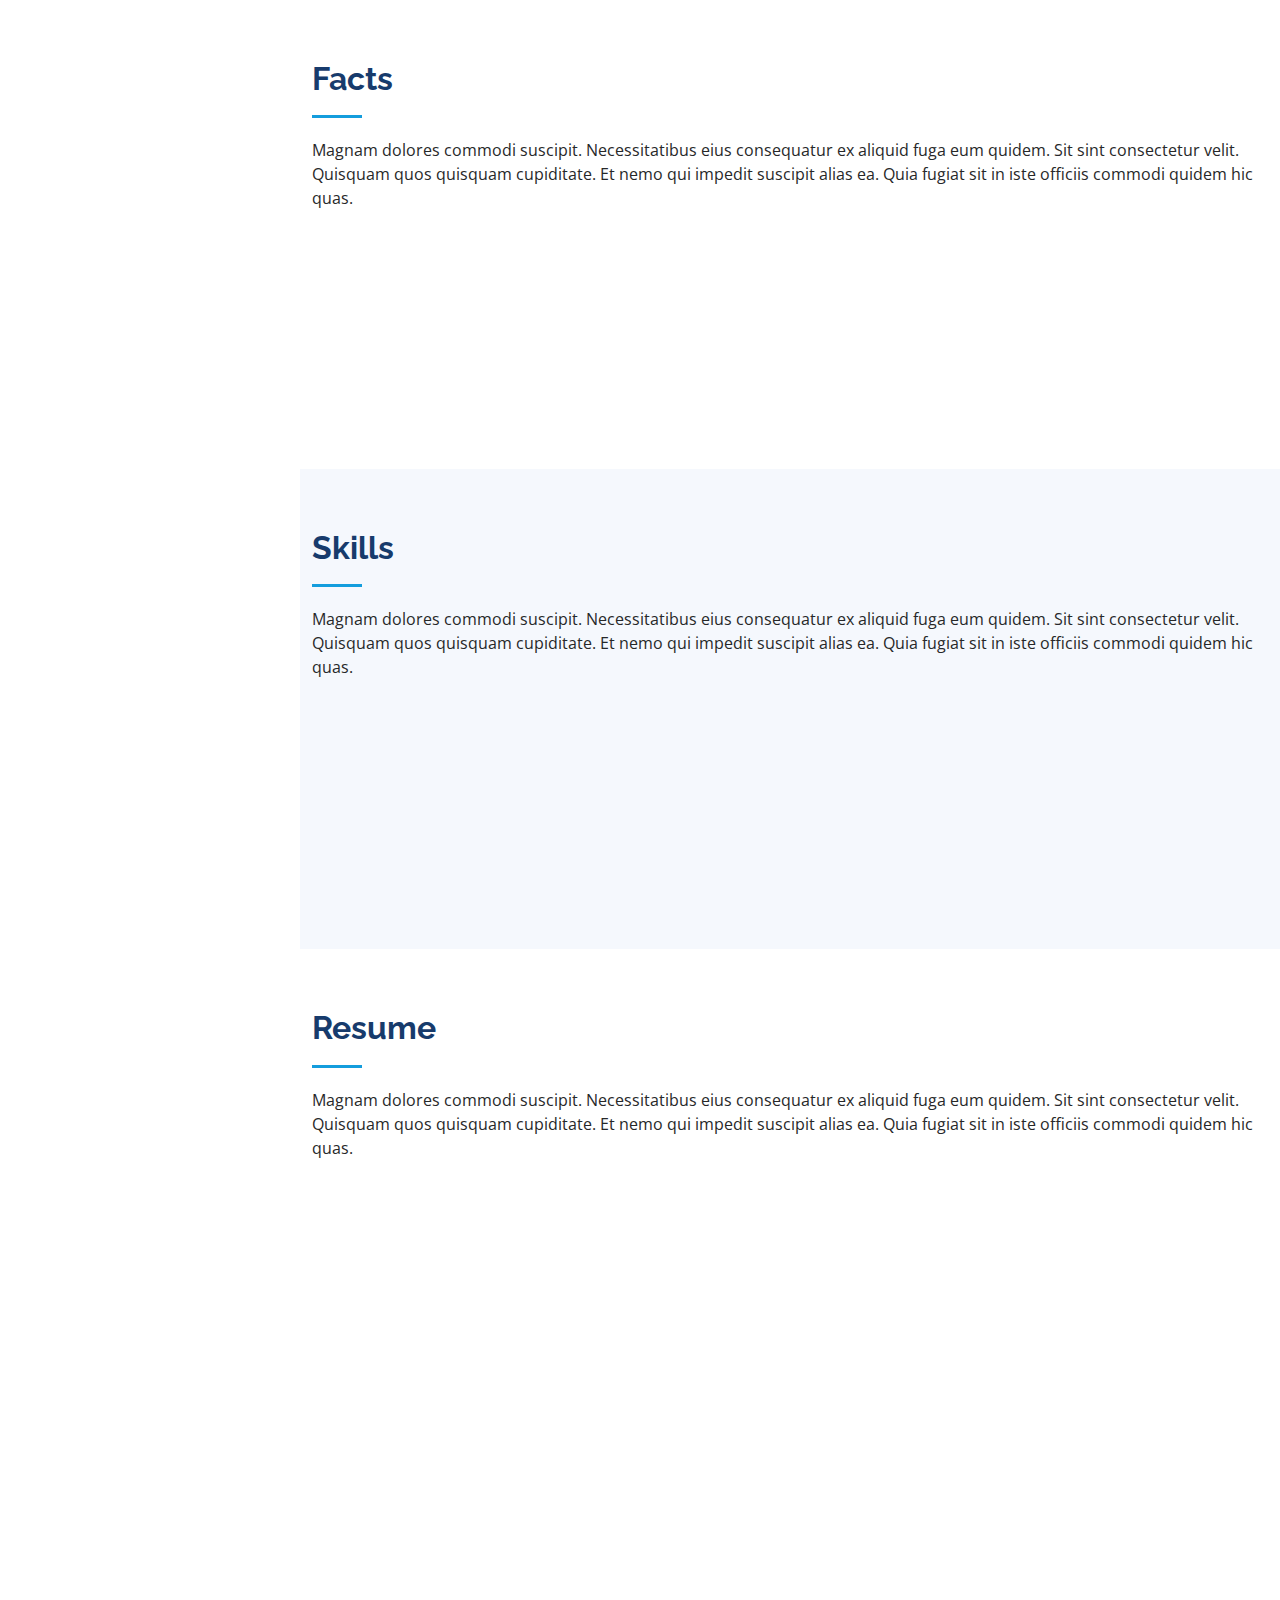
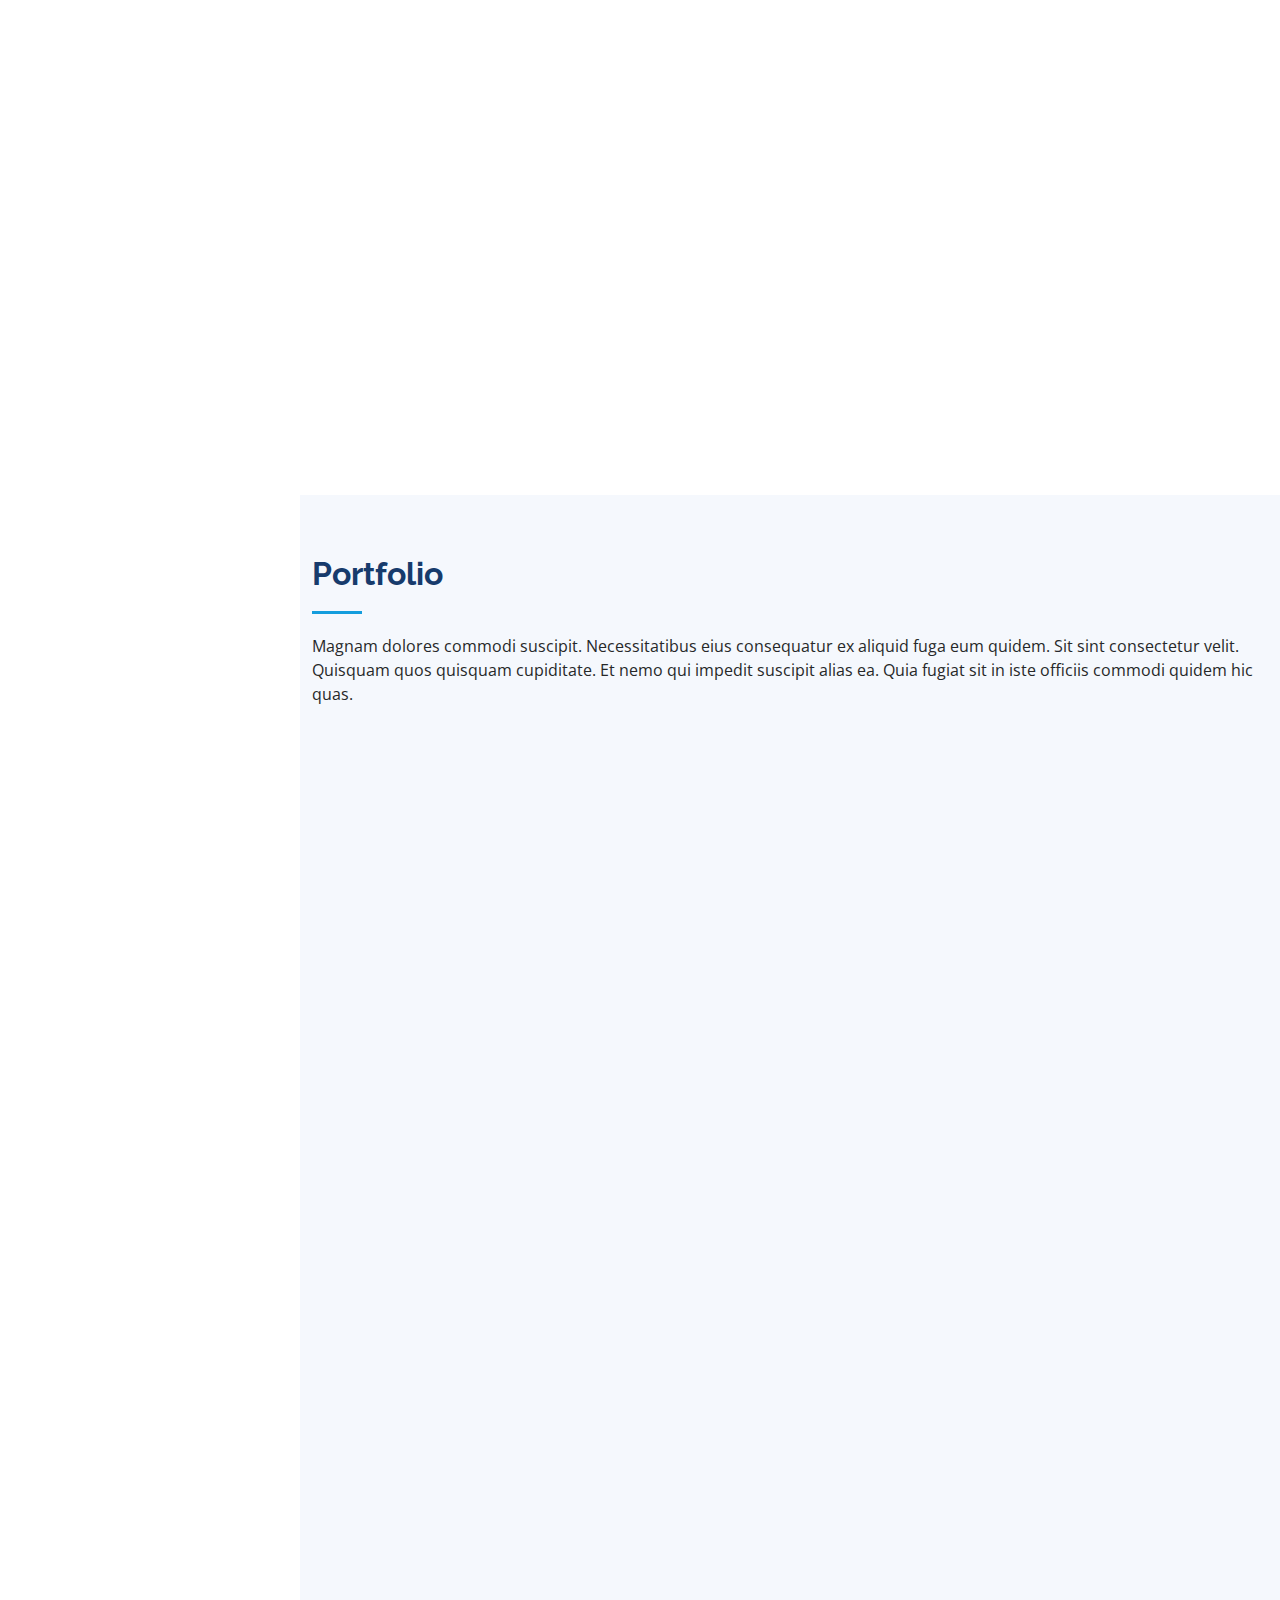
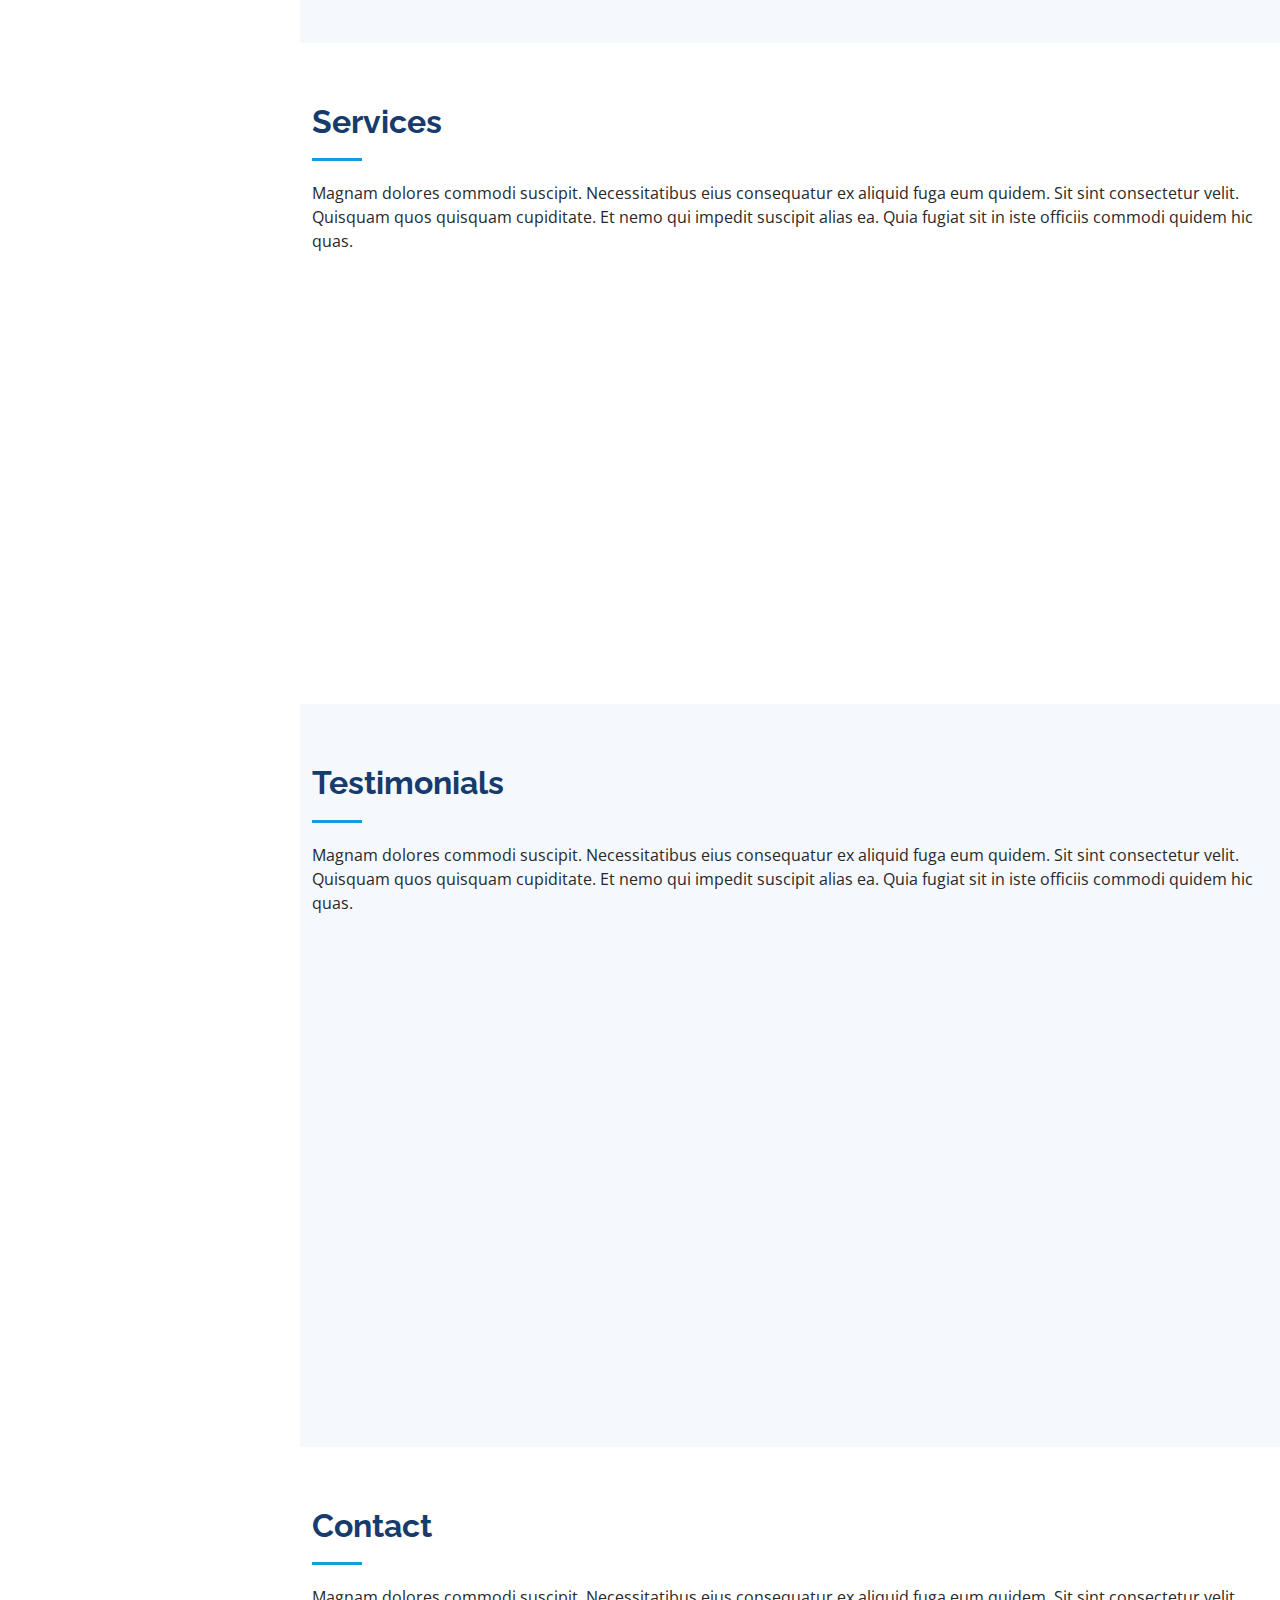
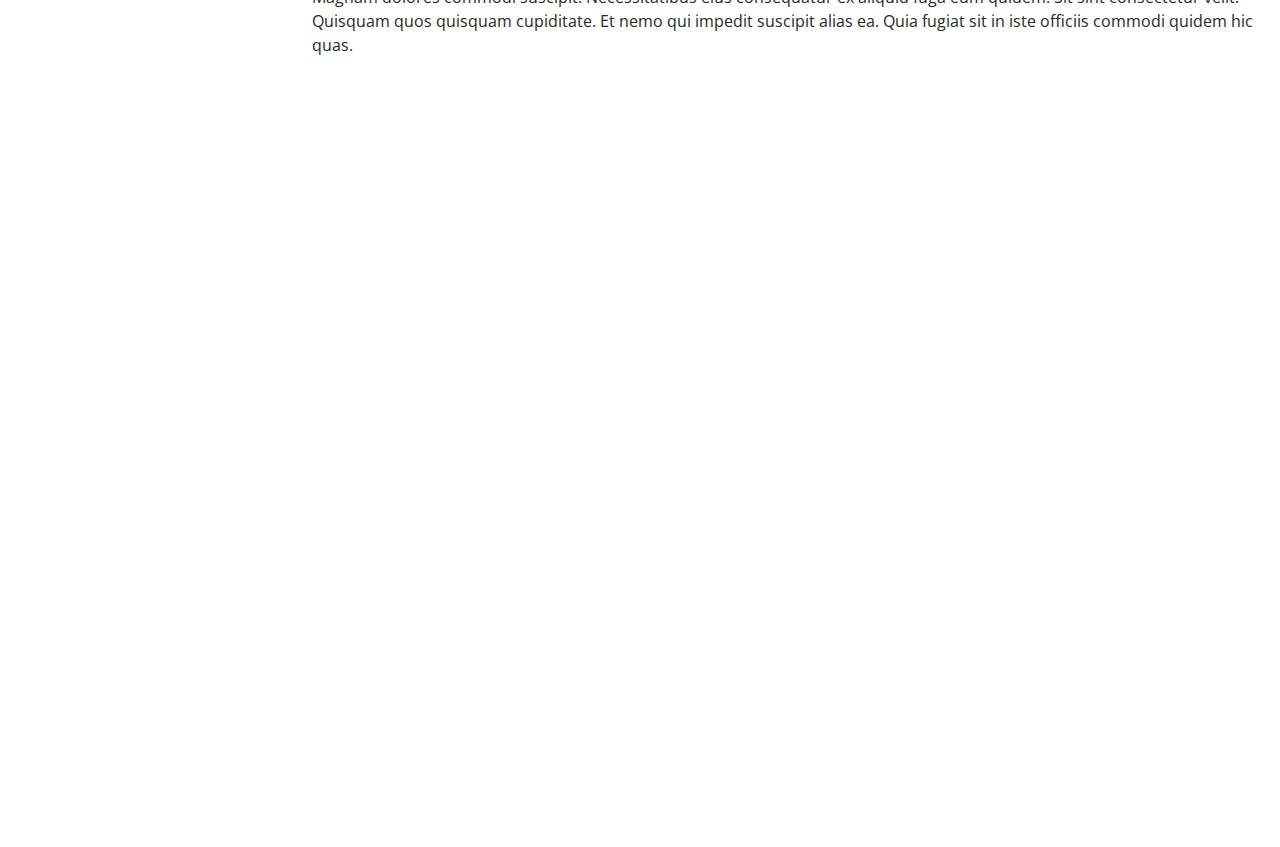
==== commit 9c699f68: "update website title" ====
--- a/index.html
+++ b/index.html
@@ -53,7 +53,7 @@
             class="img-fluid rounded-circle"
           />
           <h1 class="text-light">
-            <a href="index.html">Darius Wilson-Prince</a>
+            <a href="index.html">Darius W. Portfolio</a>
           </h1>
           <div class="social-links mt-3 text-center">
             <a href="#" class="twitter"><i class="bx bxl-twitter"></i></a>
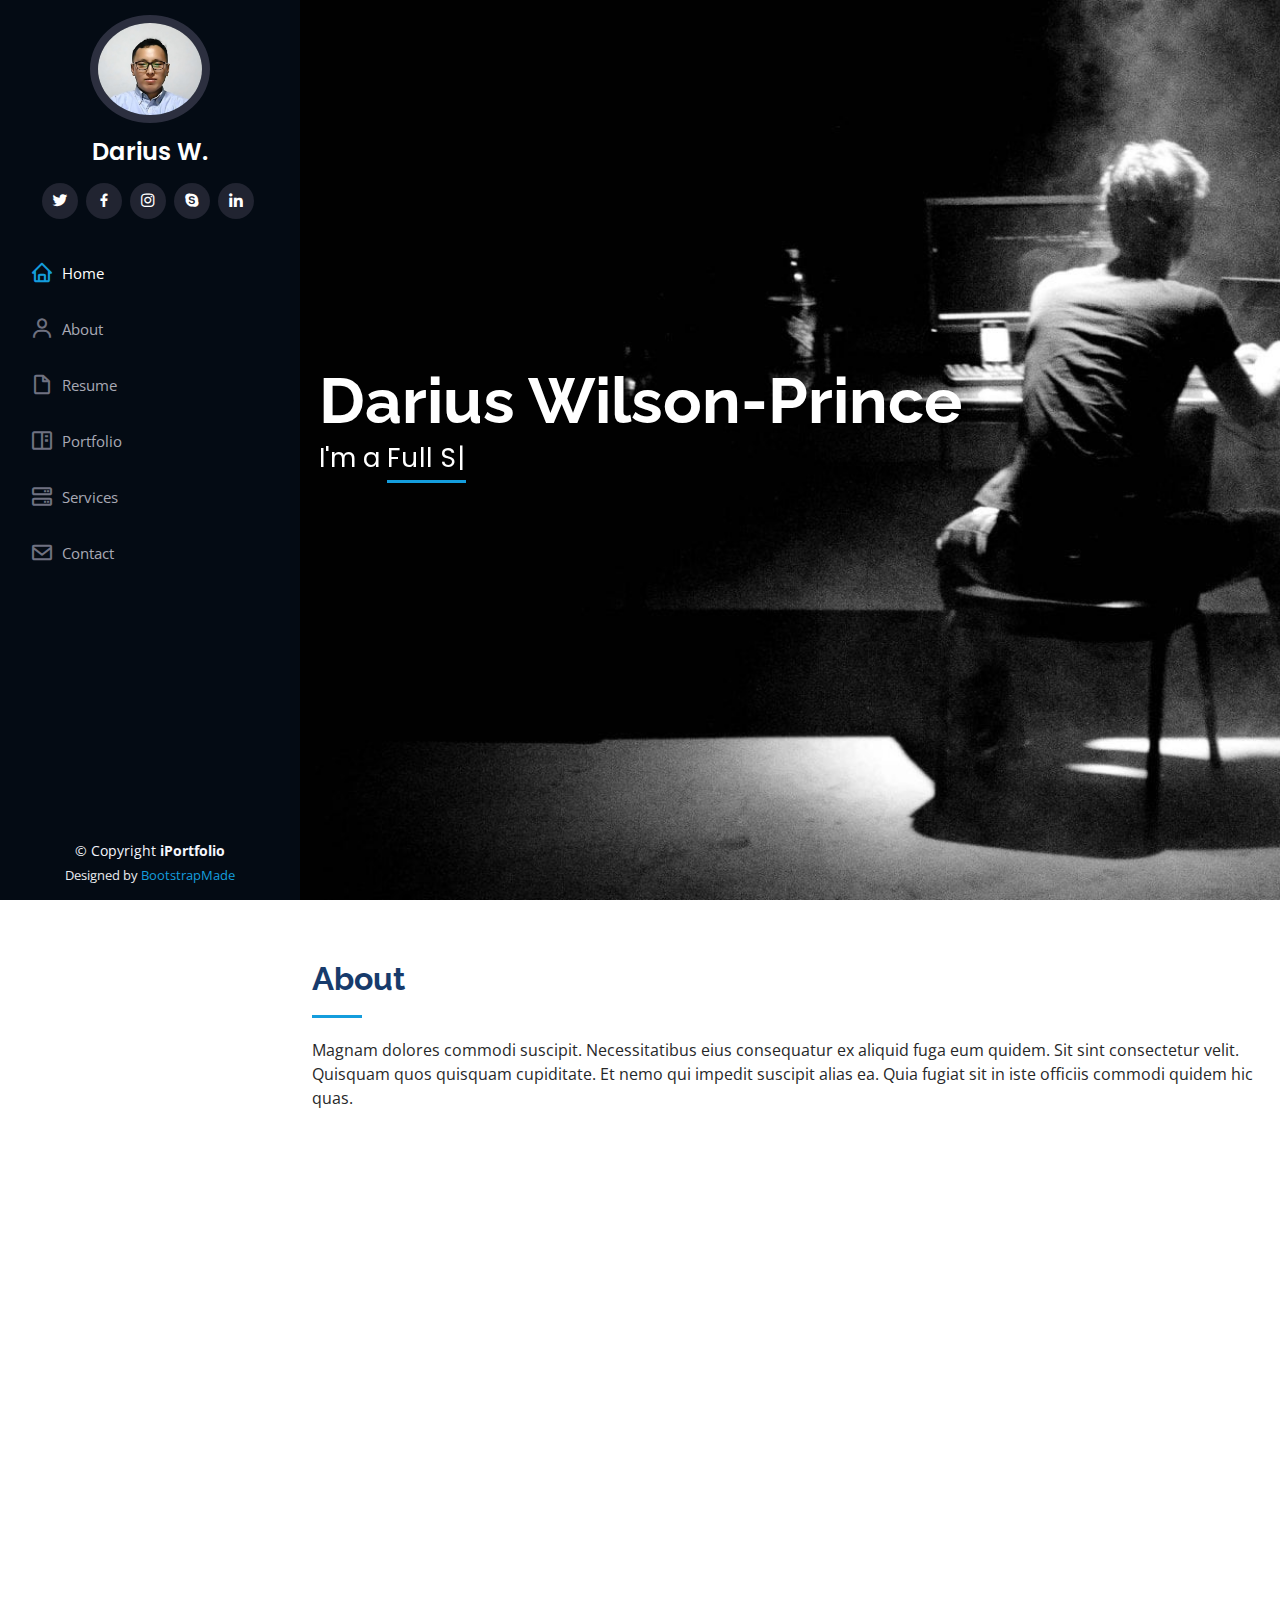
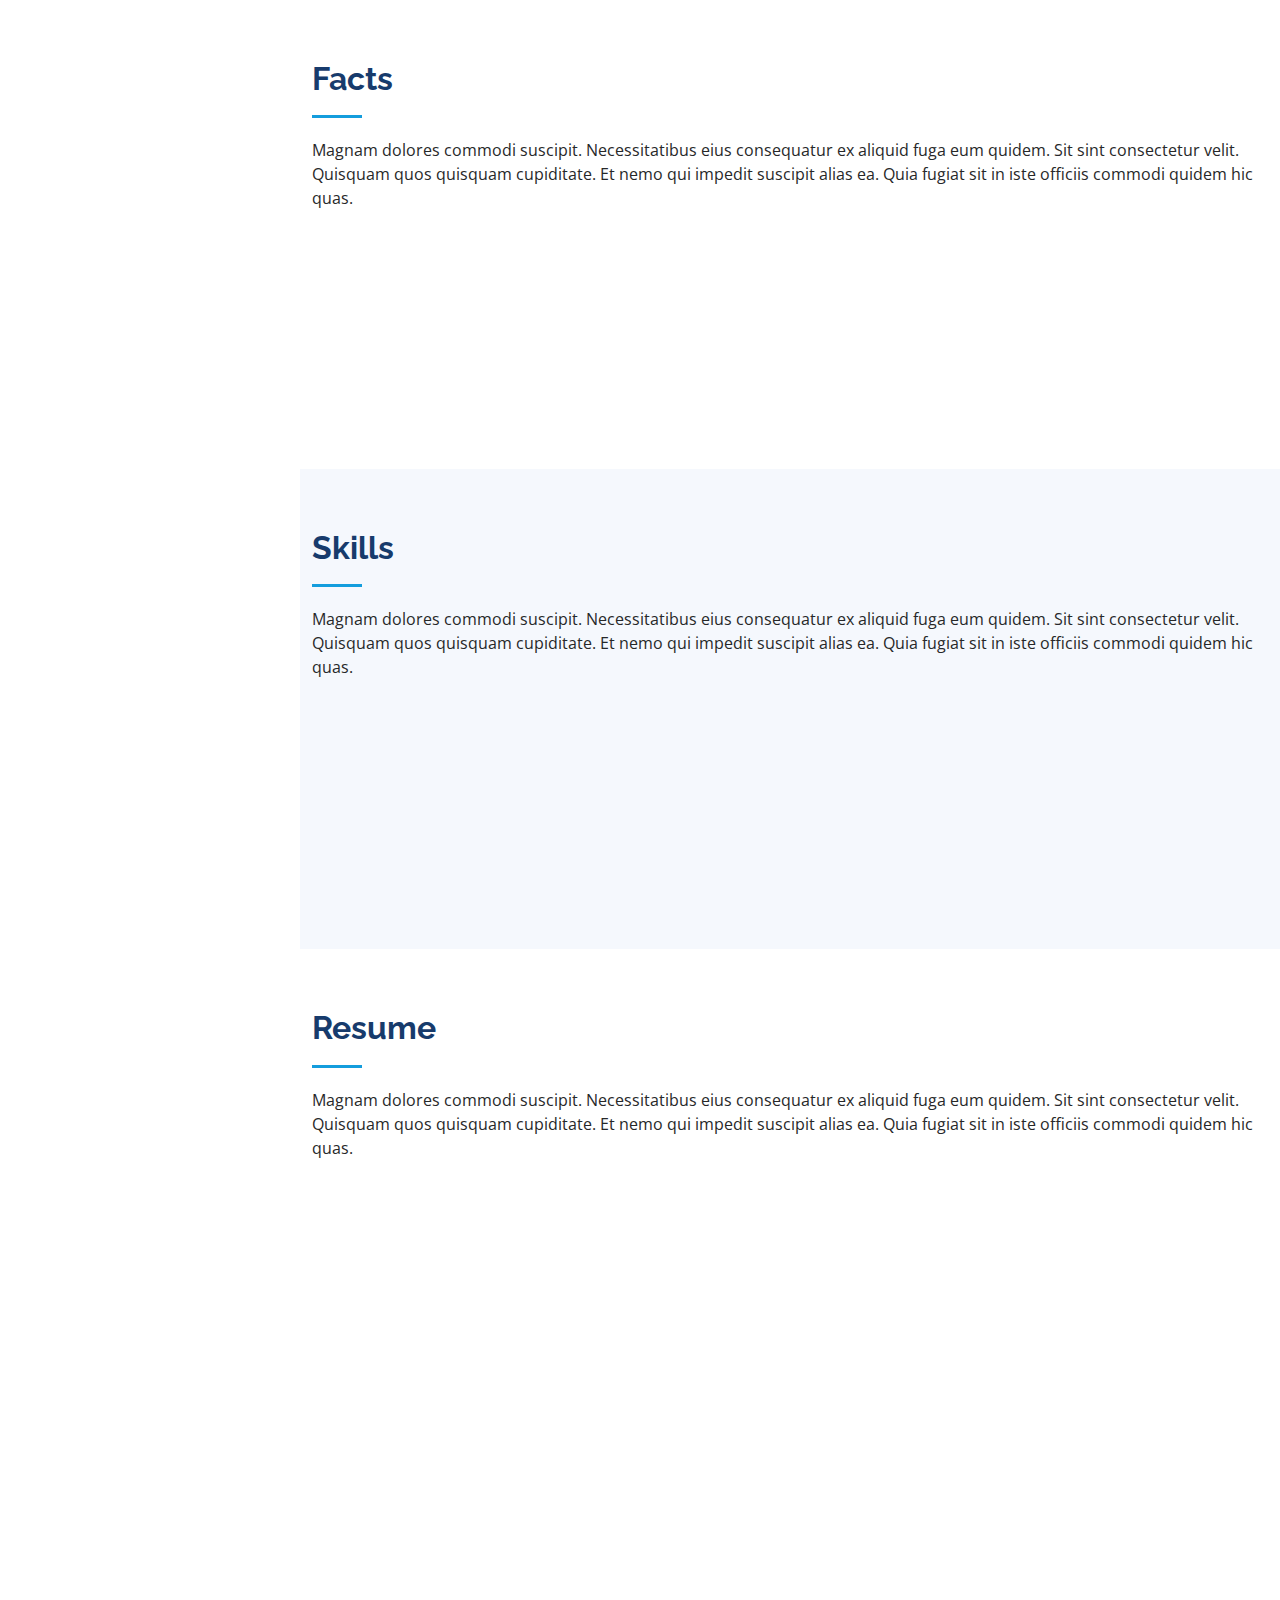
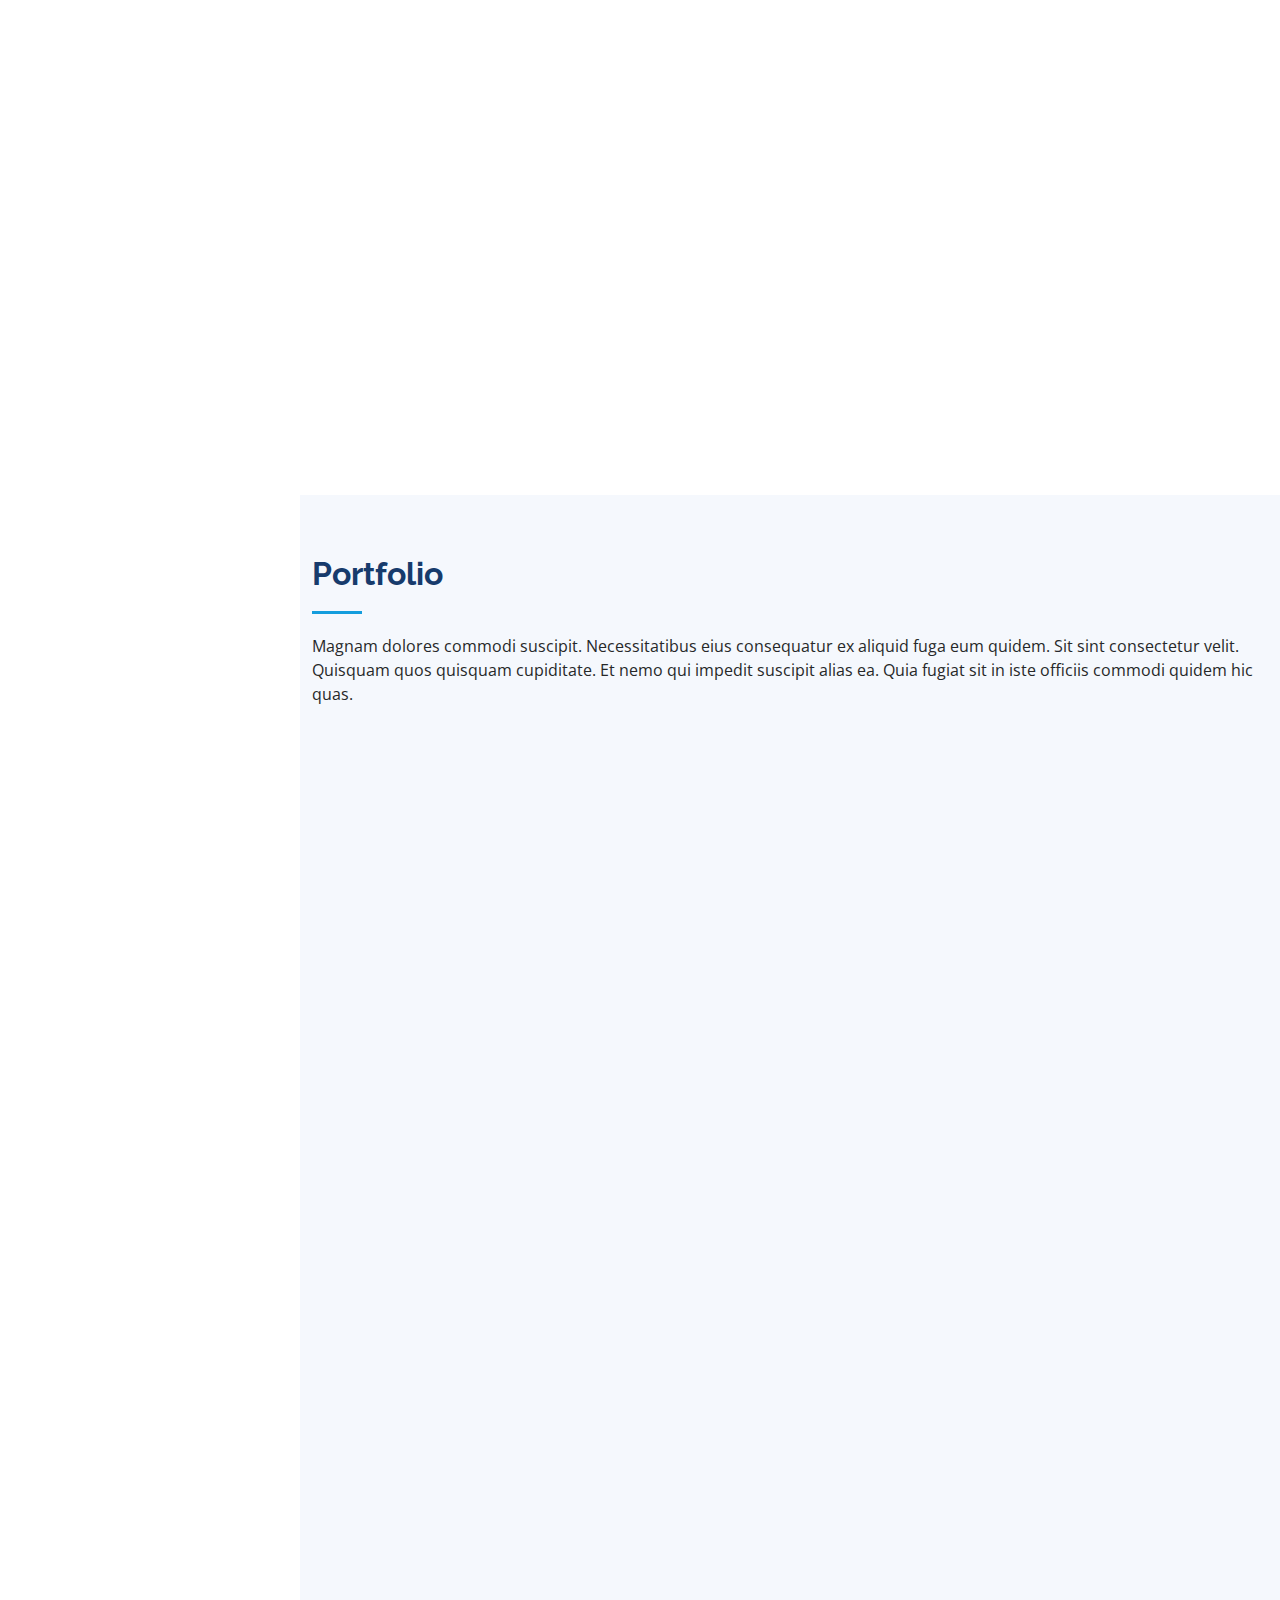
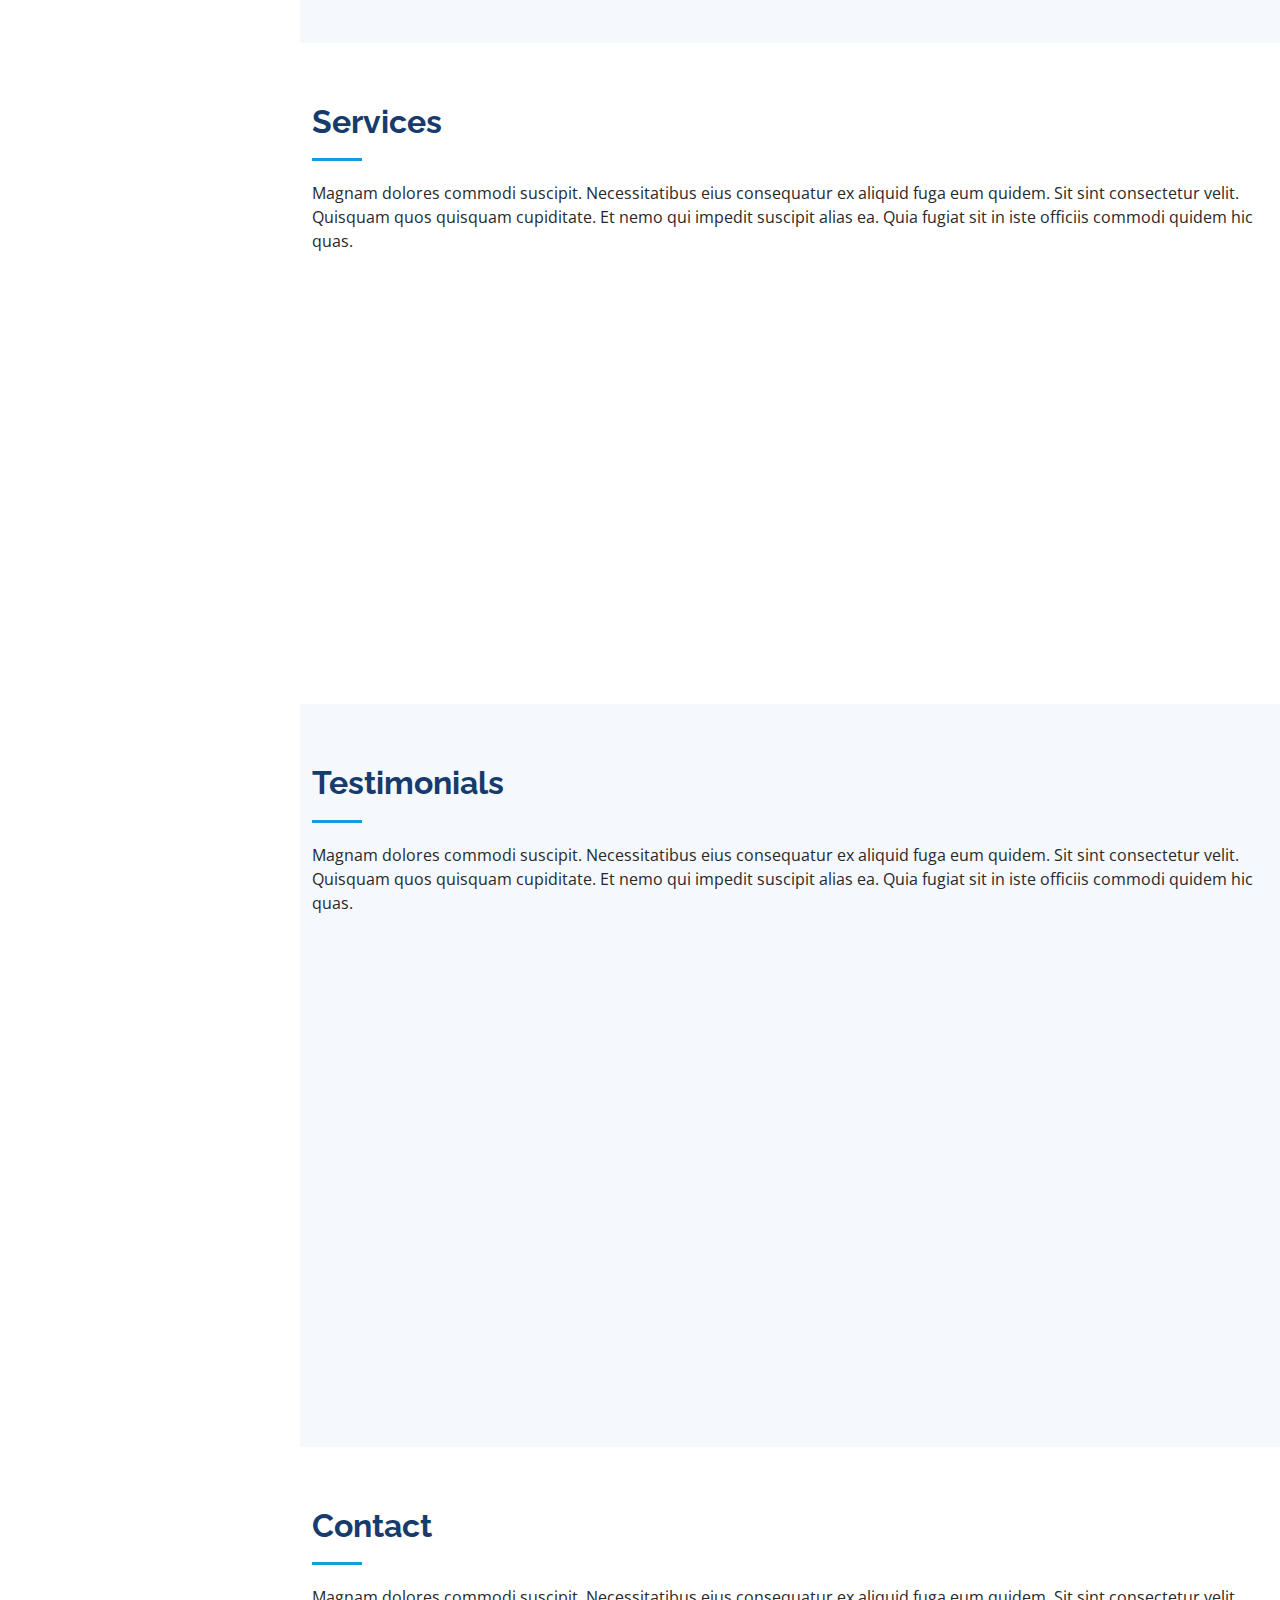
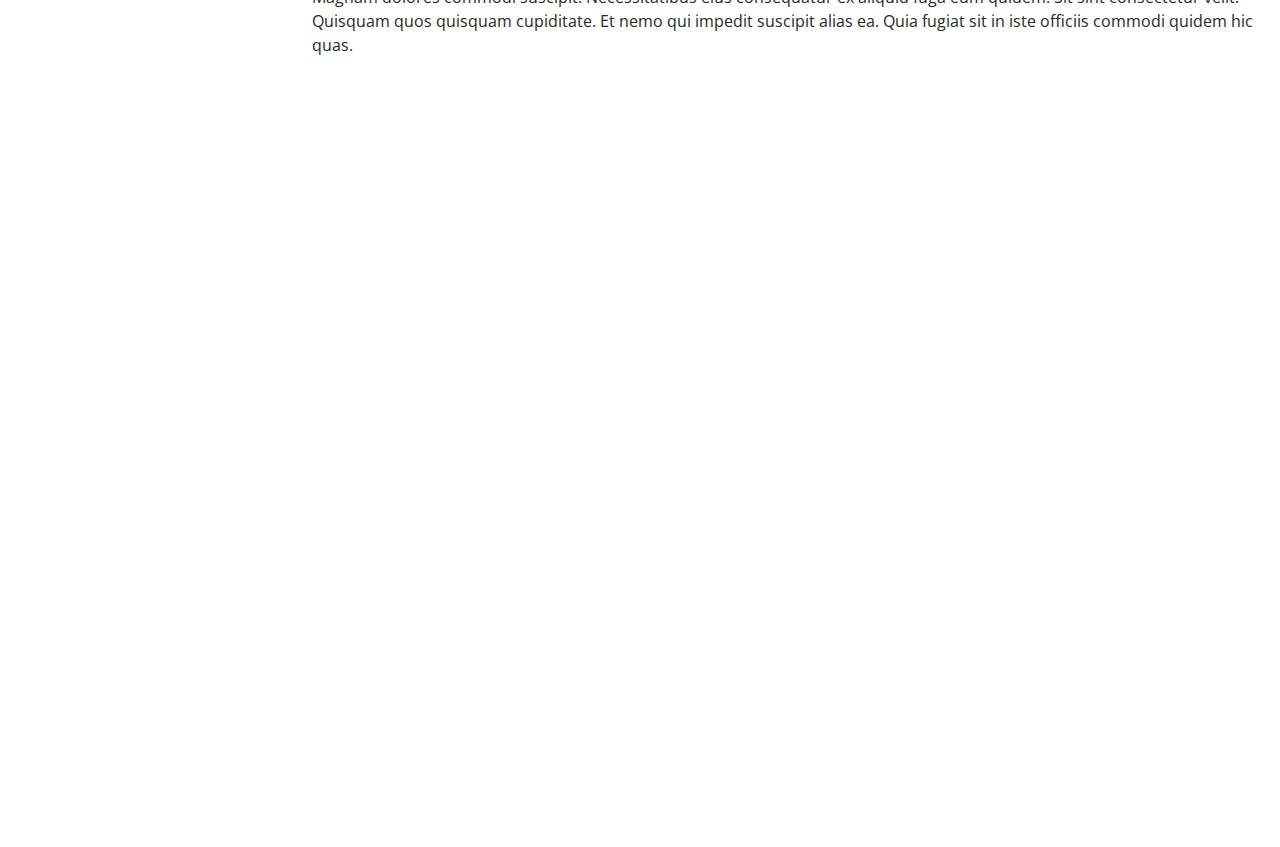
==== commit 0f800ec0: "update website" ====
--- a/index.html
+++ b/index.html
@@ -4,7 +4,7 @@
     <meta charset="utf-8" />
     <meta content="width=device-width, initial-scale=1.0" name="viewport" />
 
-    <title>Darius Wilson-Prince</title>
+    <title>Darius W. Portfolio</title>
     <meta content="" name="description" />
     <meta content="" name="keywords" />
 
@@ -53,7 +53,7 @@
             class="img-fluid rounded-circle"
           />
           <h1 class="text-light">
-            <a href="index.html">Darius W. Portfolio</a>
+            <a href="index.html">Darius W.</a>
           </h1>
           <div class="social-links mt-3 text-center">
             <a href="#" class="twitter"><i class="bx bxl-twitter"></i></a>
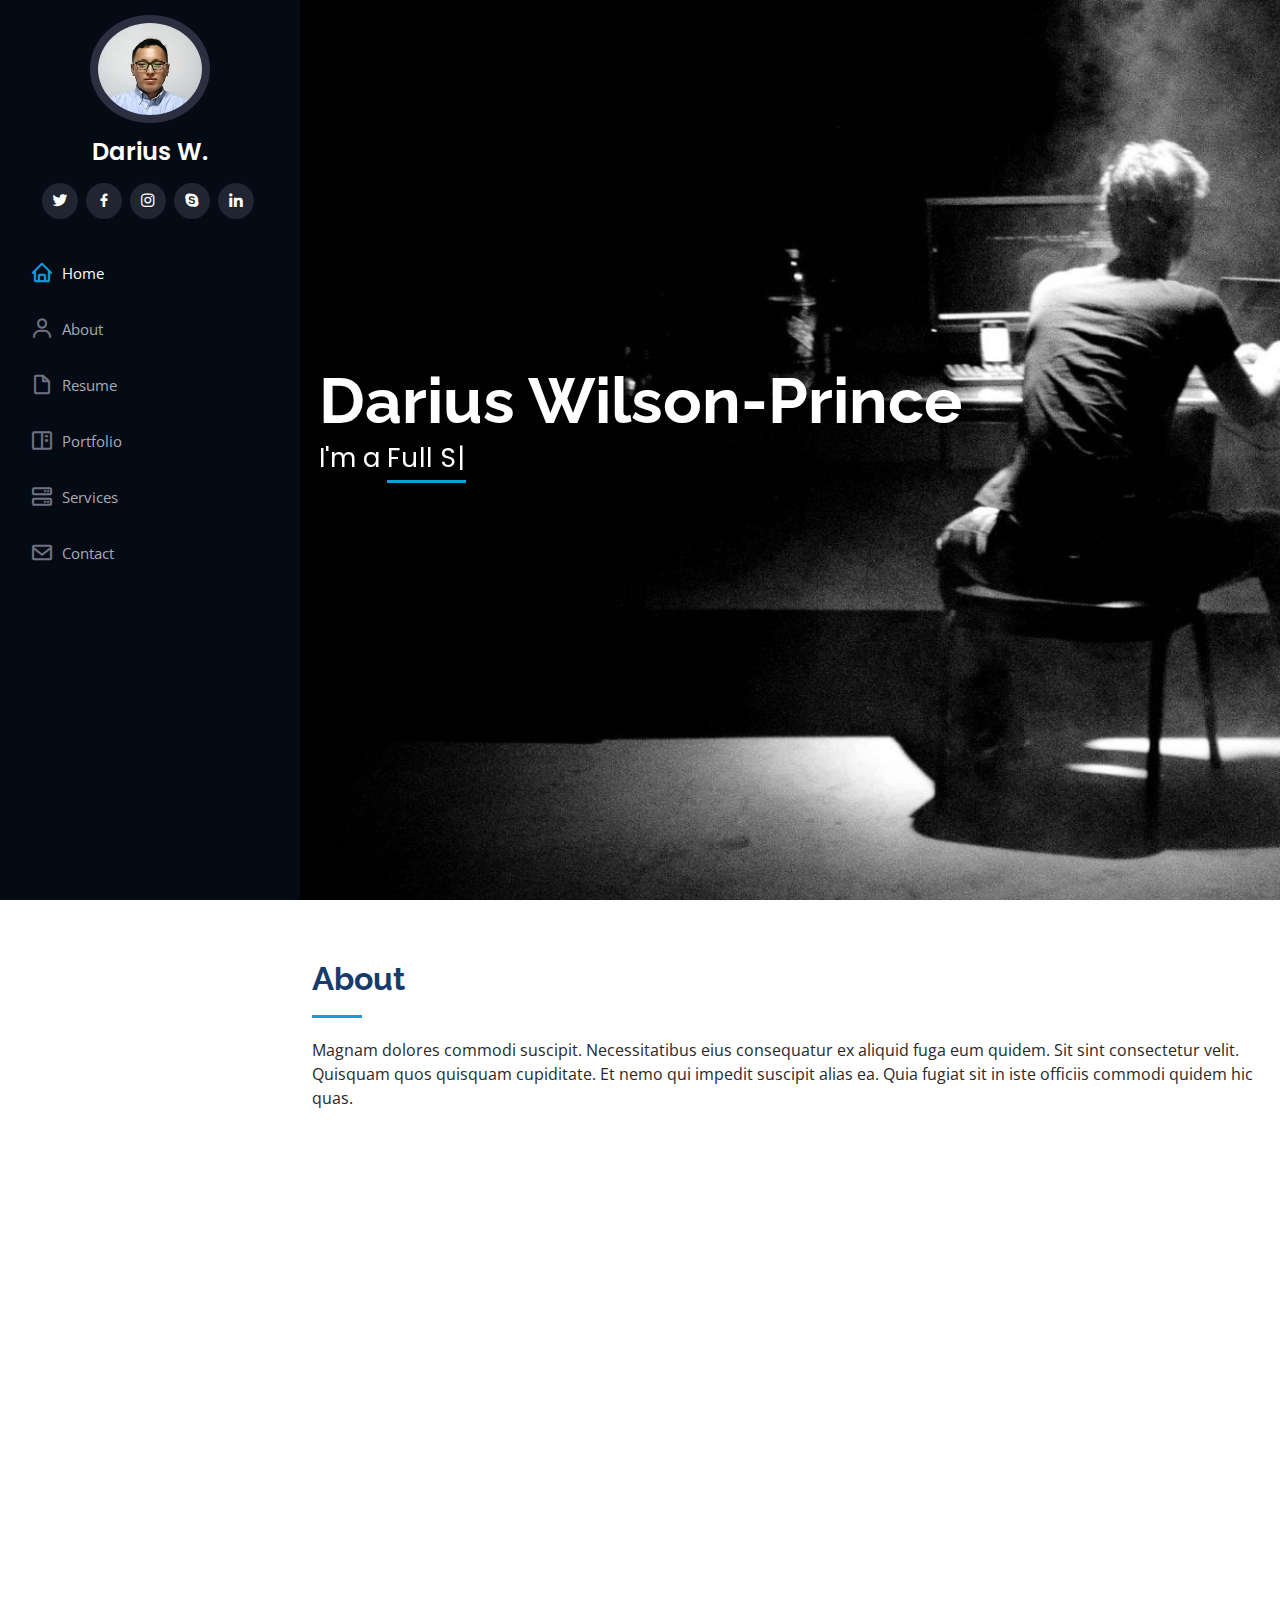
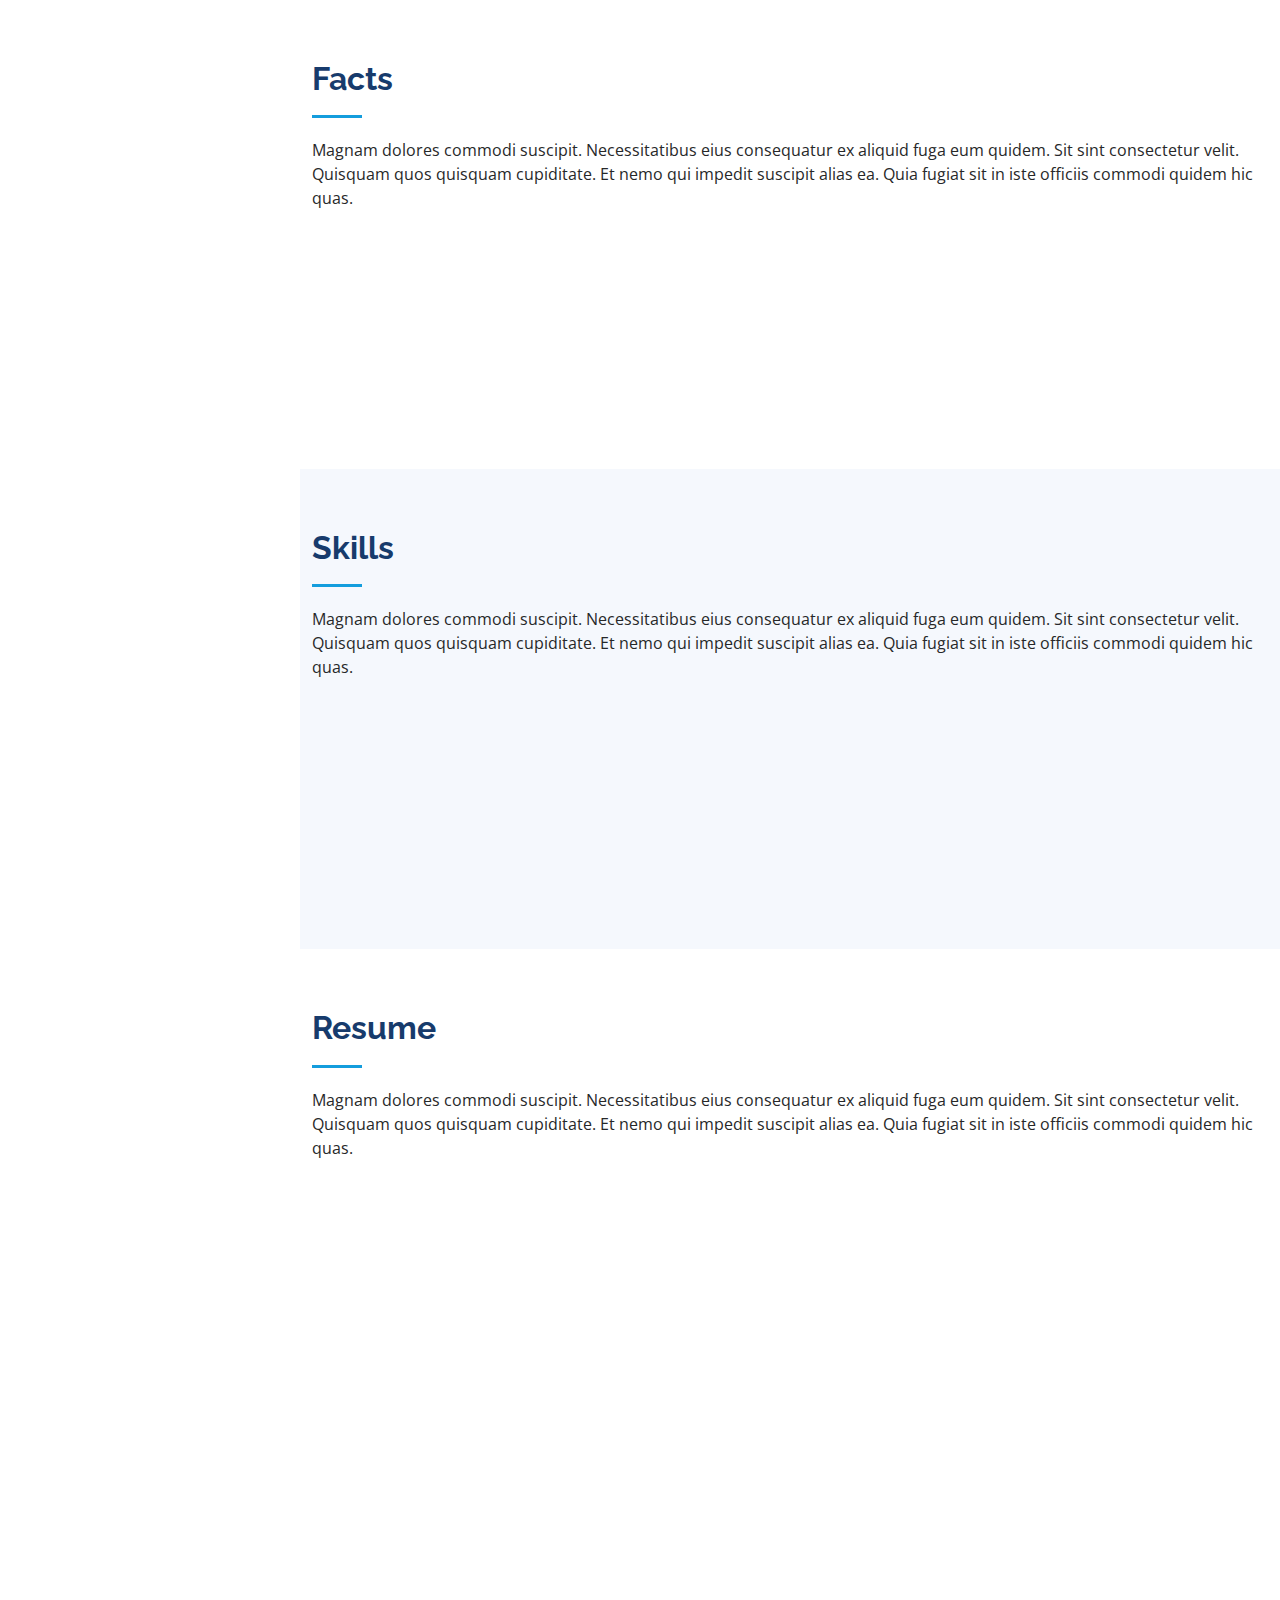
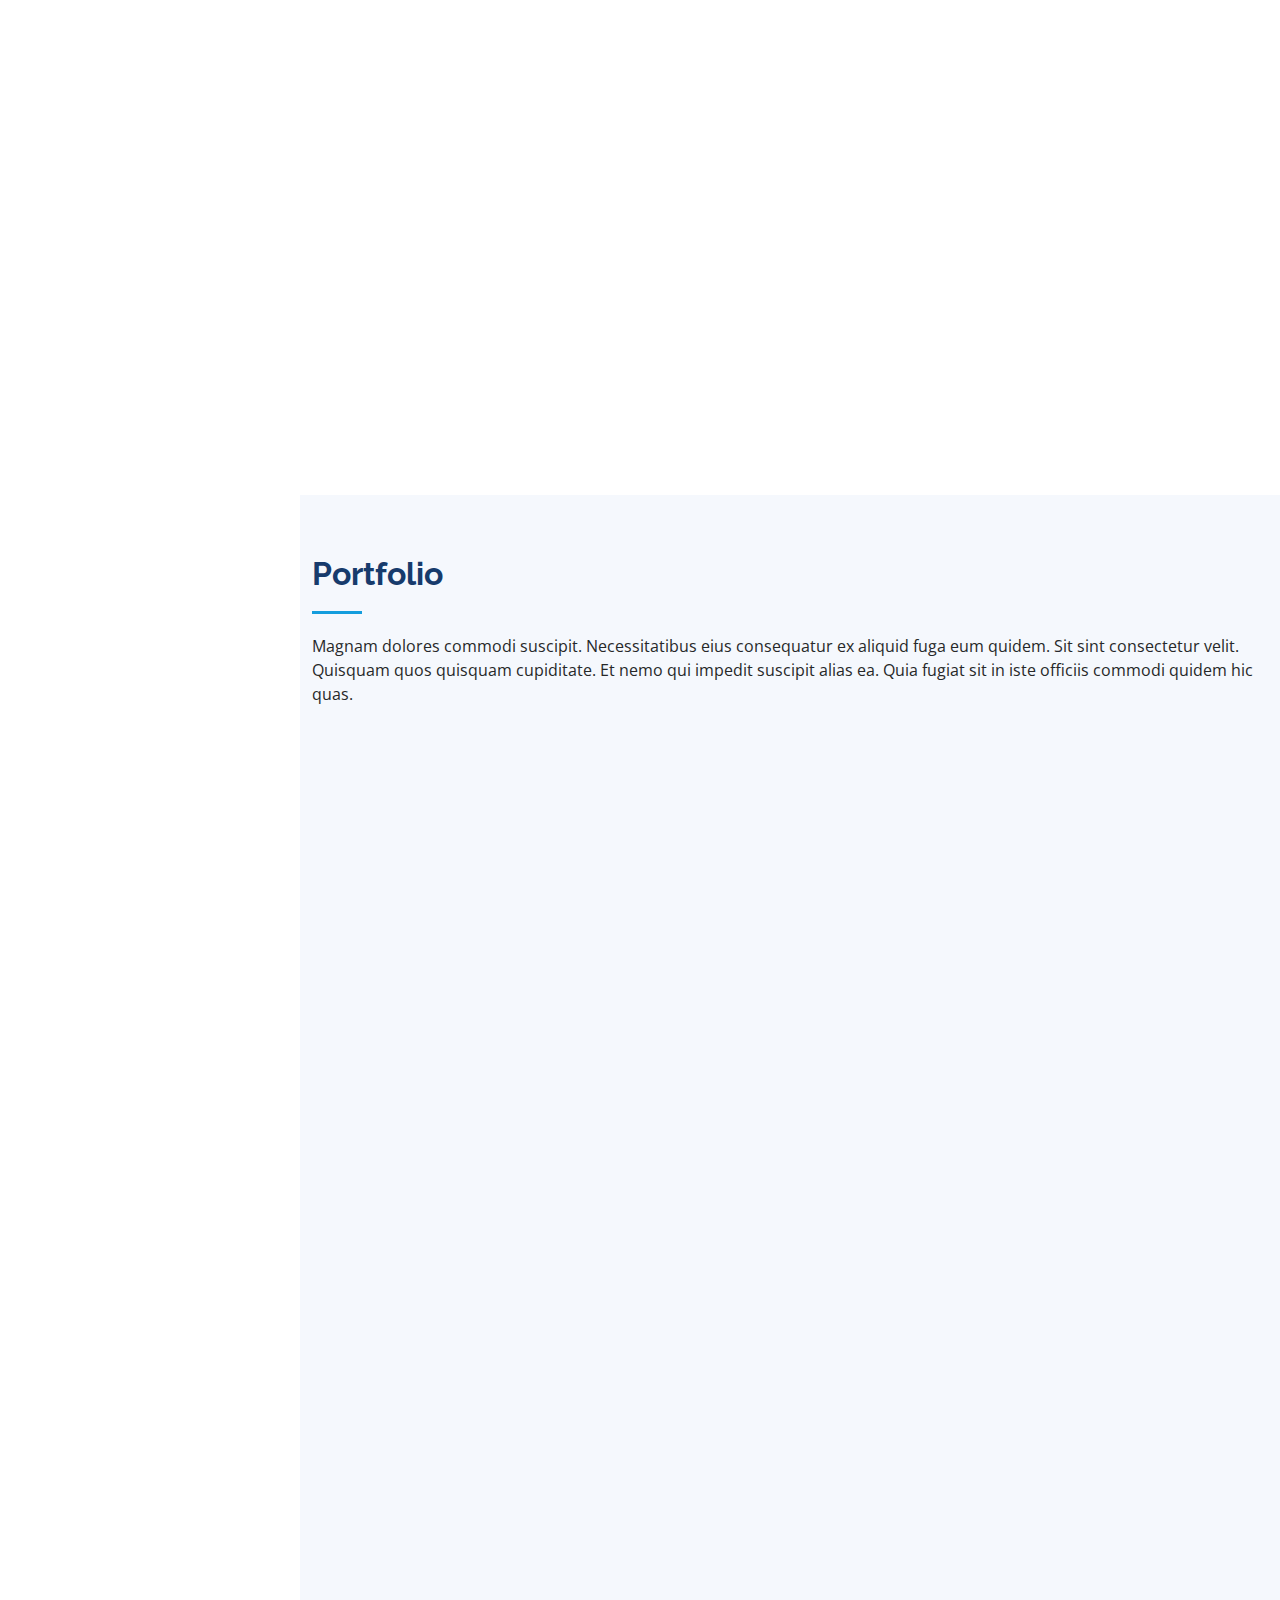
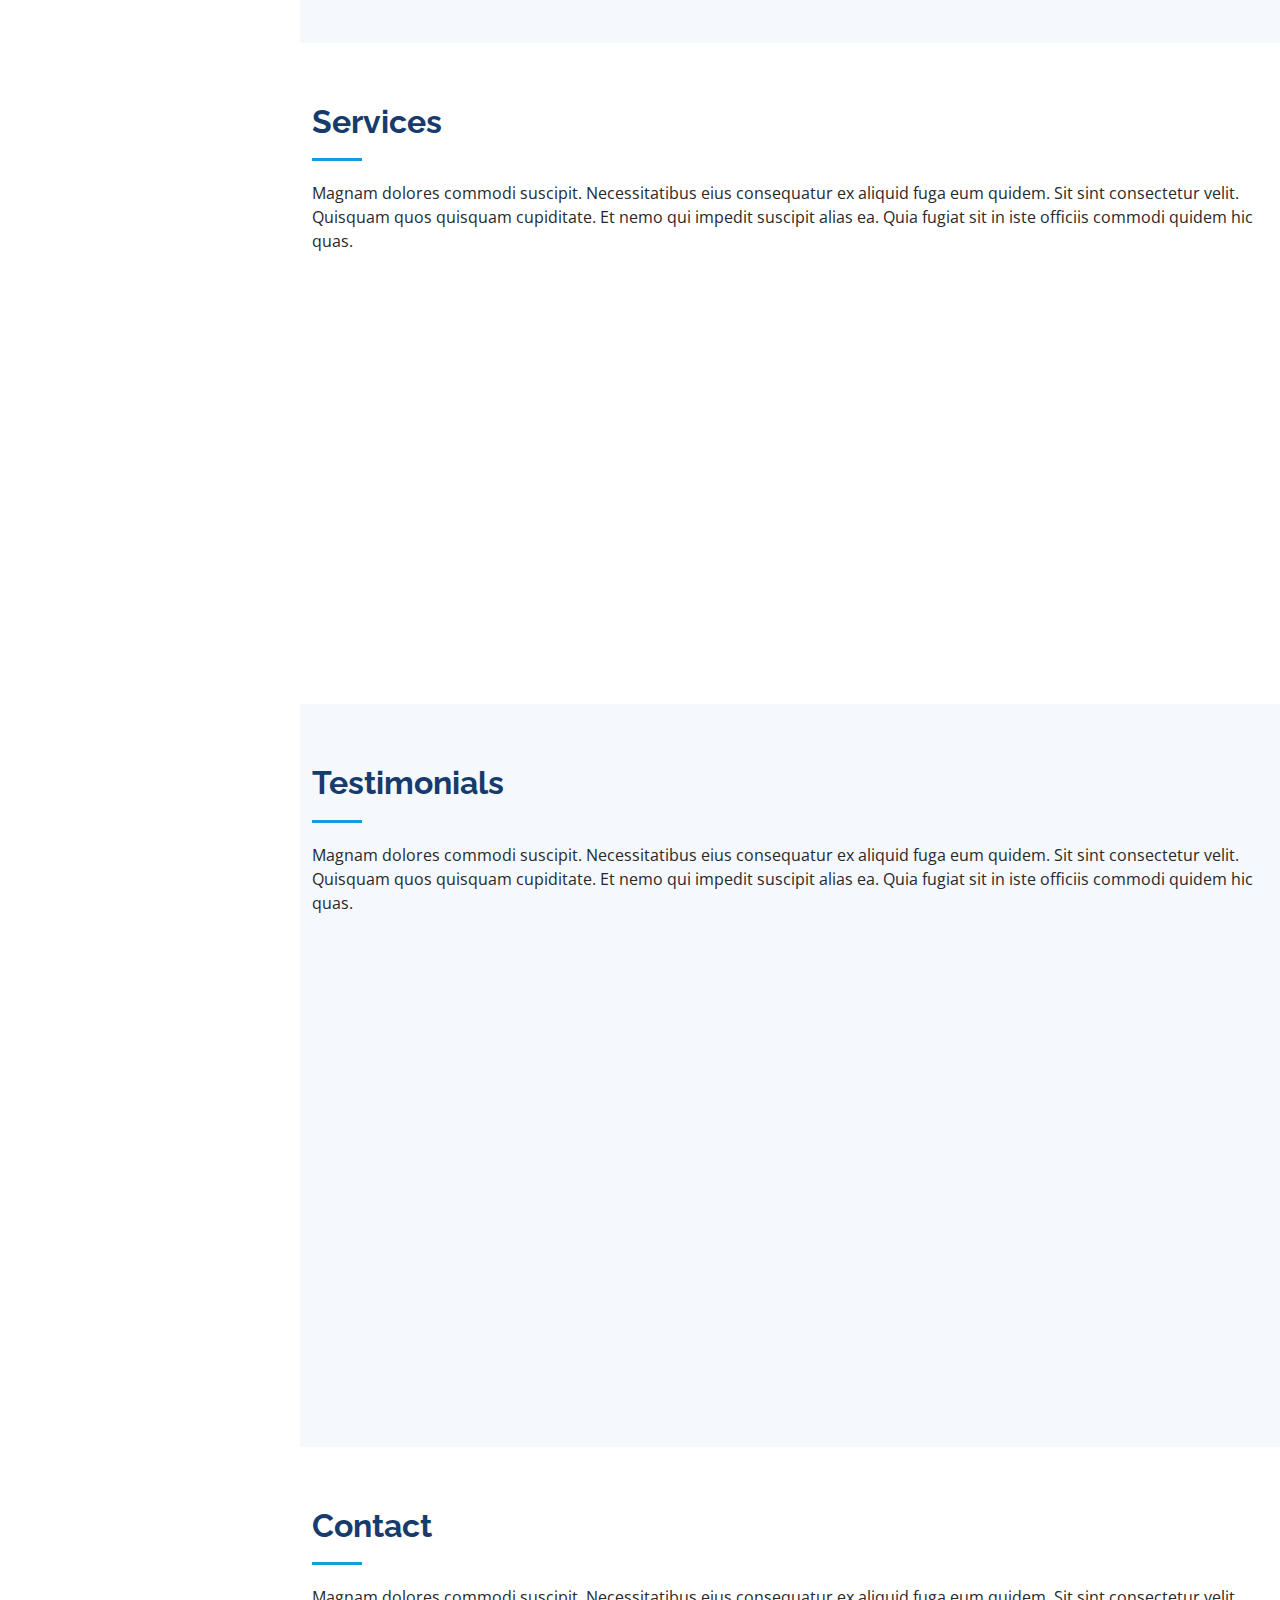
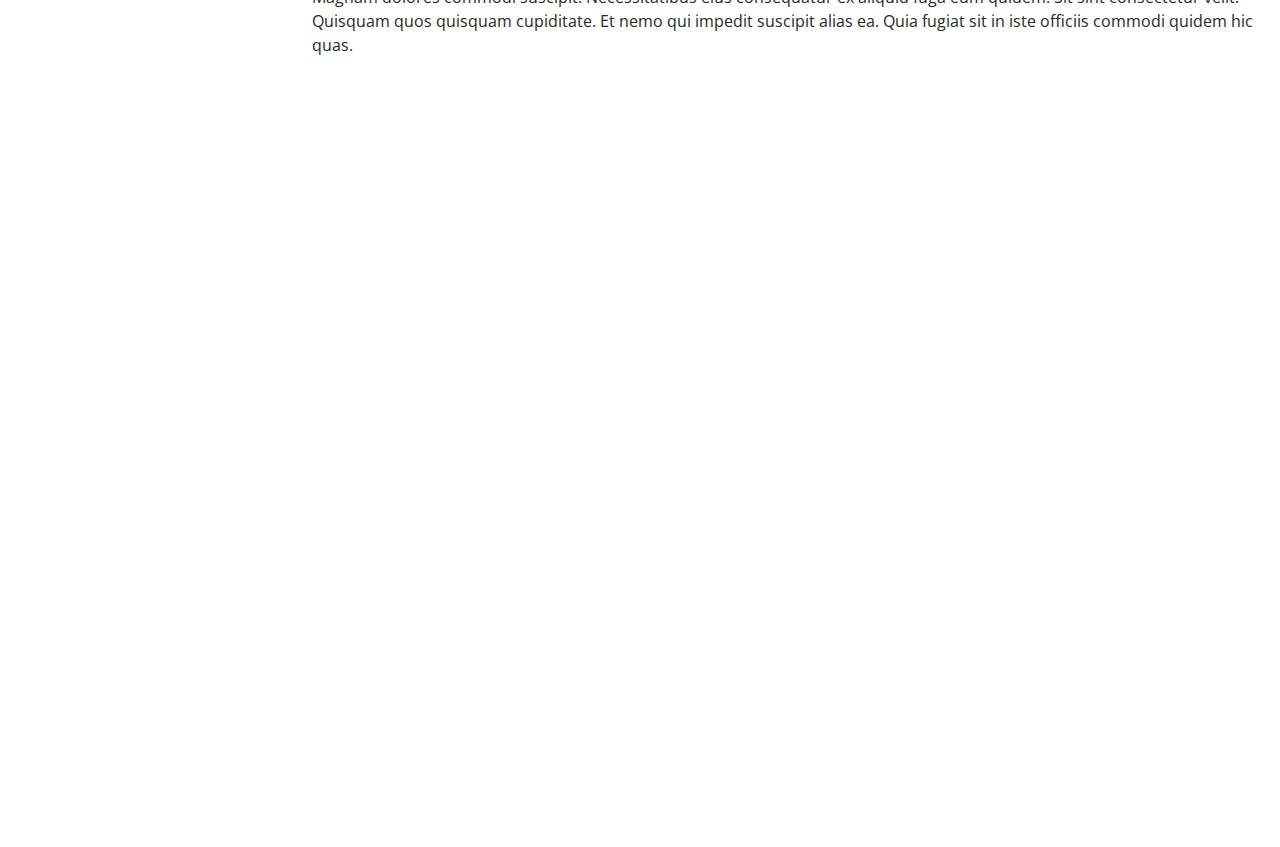
==== commit 97aba004: "remove footer" ====
--- a/index.html
+++ b/index.html
@@ -1075,16 +1075,7 @@
     <!-- ======= Footer ======= -->
     <footer id="footer">
       <div class="container">
-        <div class="copyright">
-          &copy; Copyright <strong><span>iPortfolio</span></strong>
-        </div>
-        <div class="credits">
-          <!-- All the links in the footer should remain intact. -->
-          <!-- You can delete the links only if you purchased the pro version. -->
-          <!-- Licensing information: https://bootstrapmade.com/license/ -->
-          <!-- Purchase the pro version with working PHP/AJAX contact form: https://bootstrapmade.com/iportfolio-bootstrap-portfolio-websites-template/ -->
-          Designed by <a href="https://bootstrapmade.com/">BootstrapMade</a>
-        </div>
+        <!-- here can add footer -->
       </div>
     </footer>
     <!-- End  Footer -->
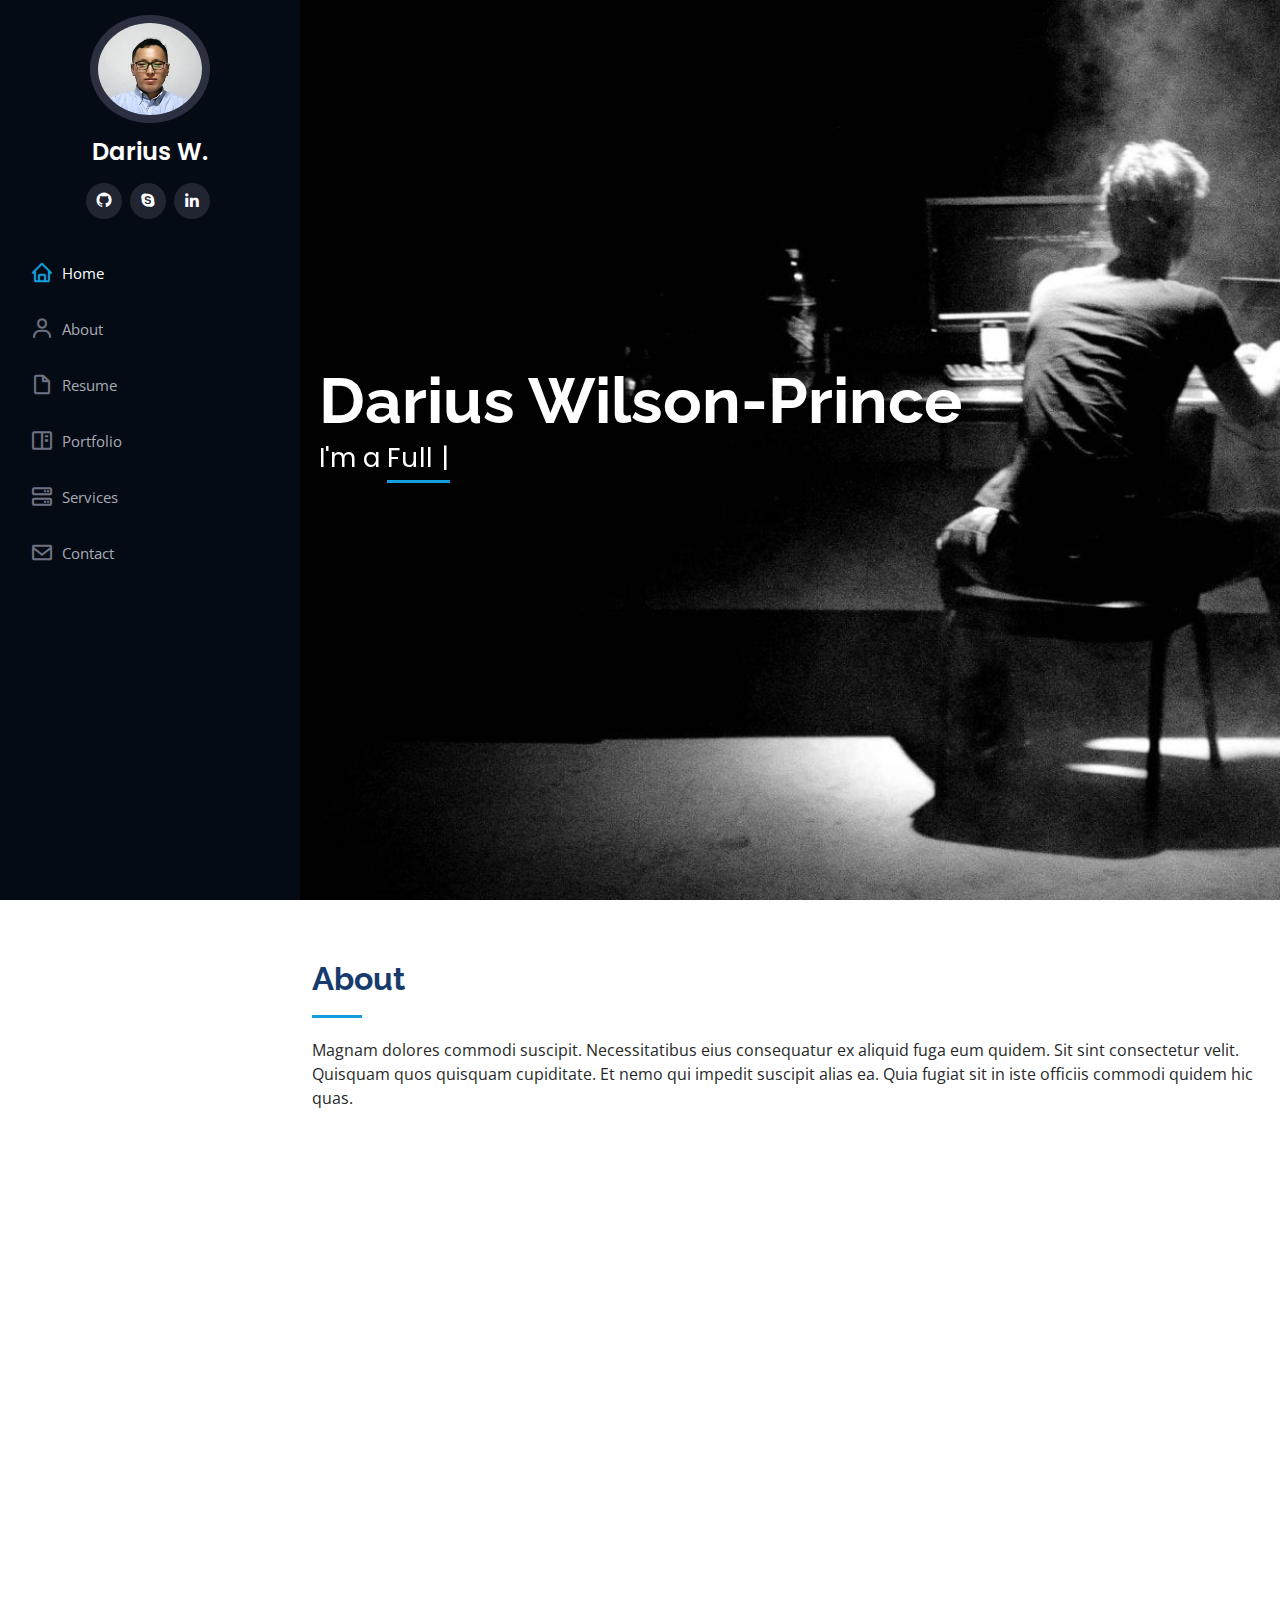
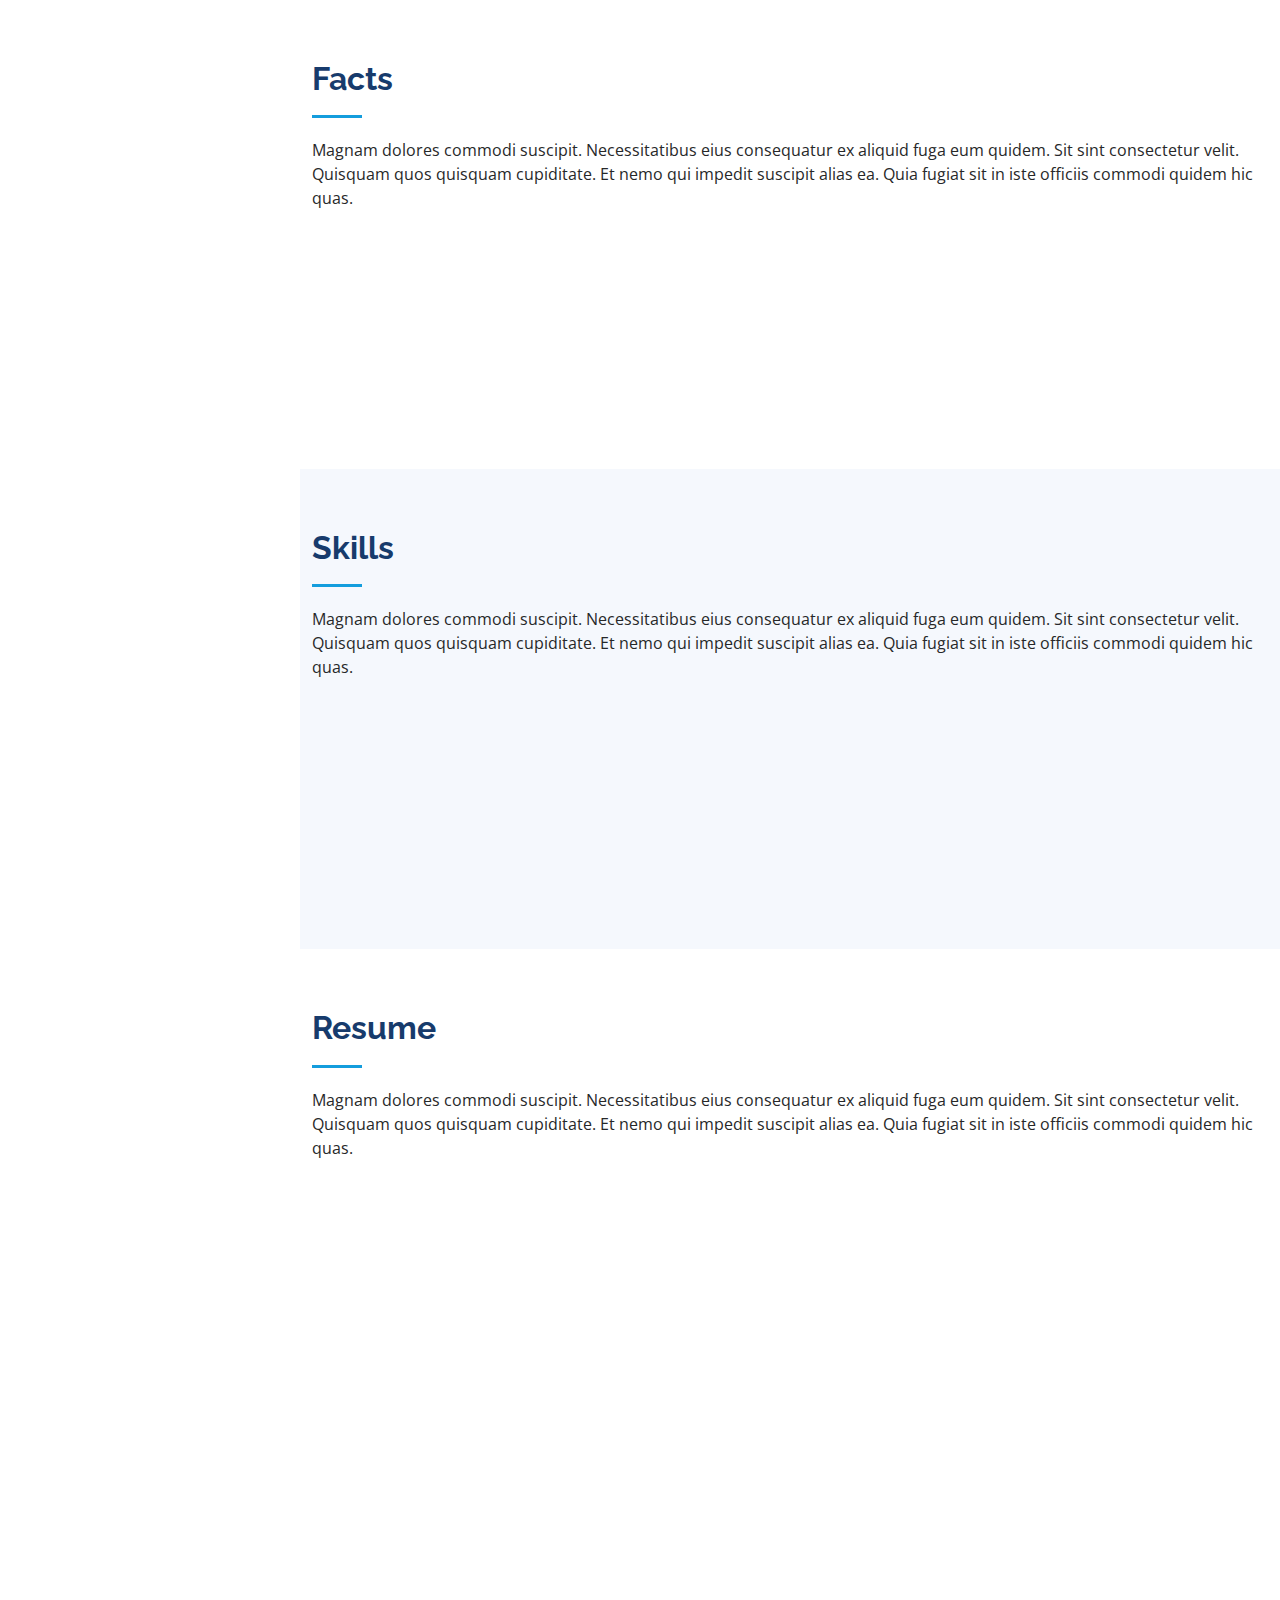
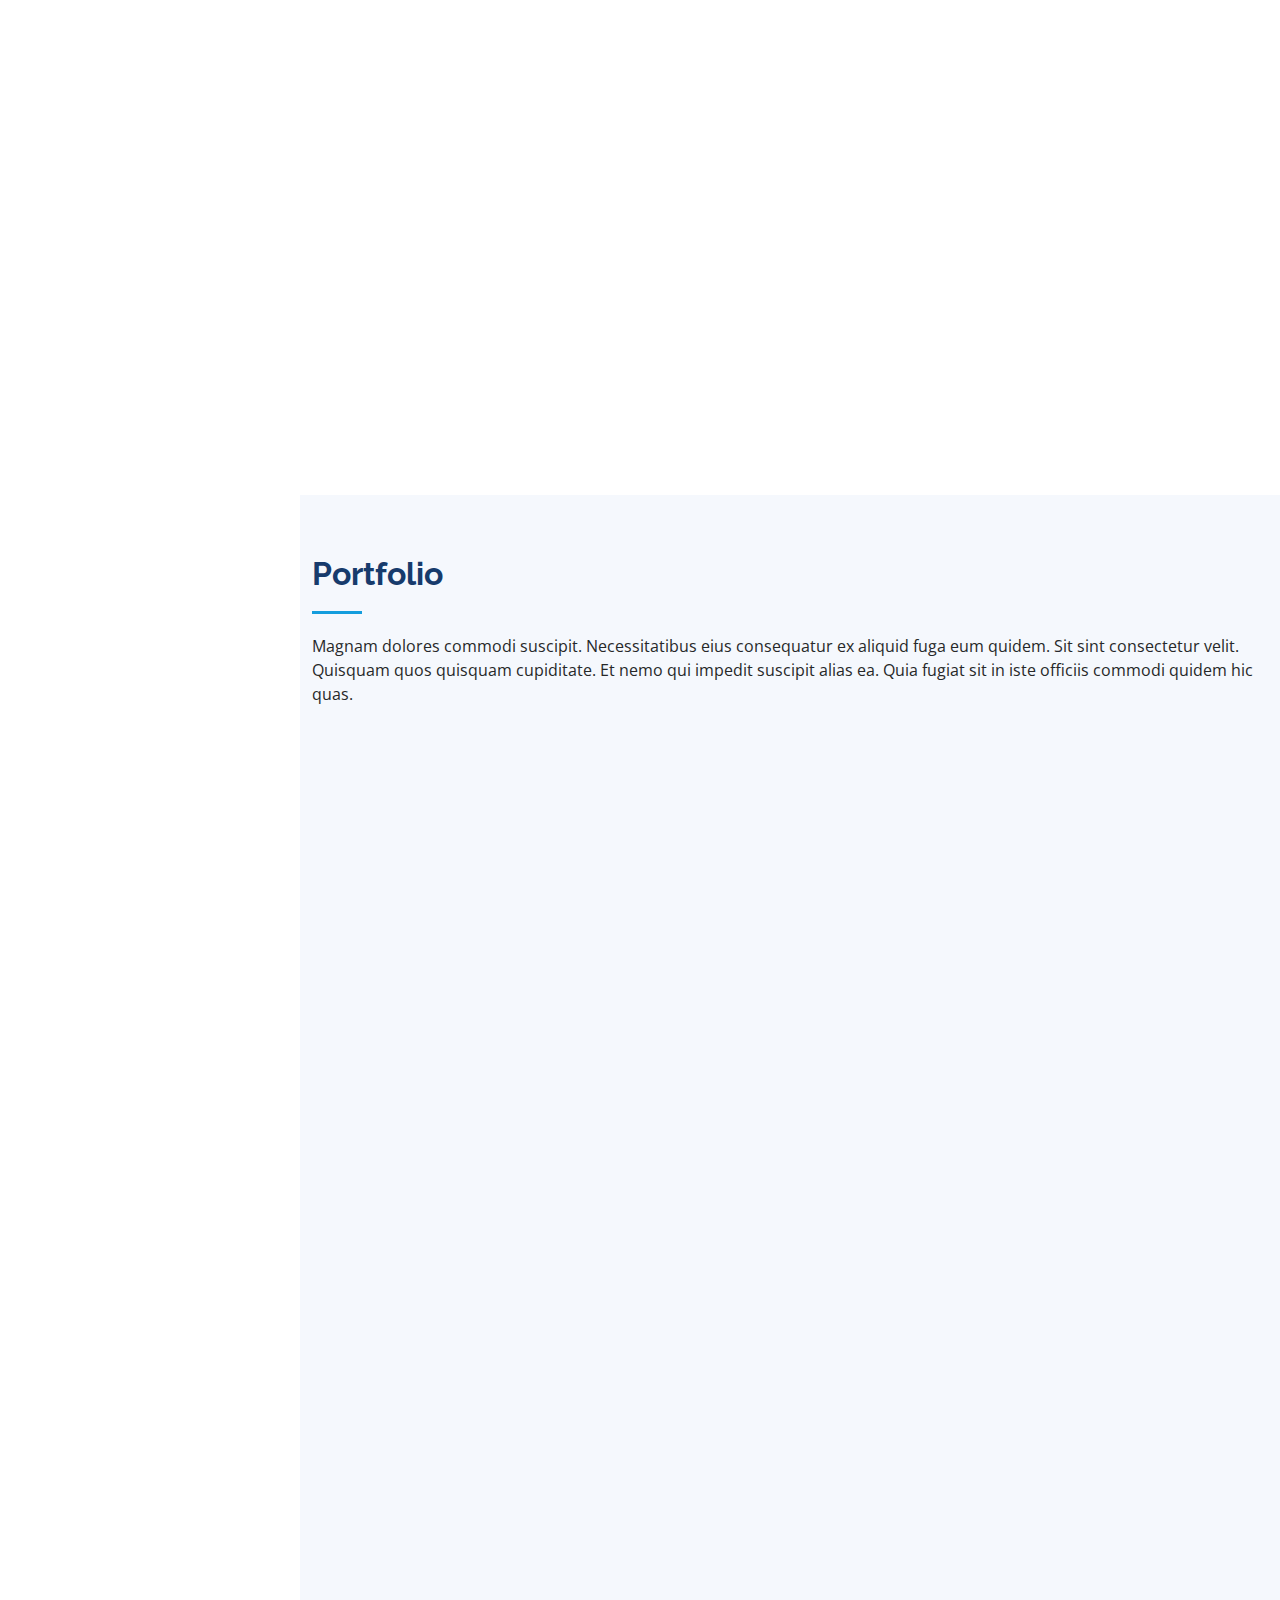
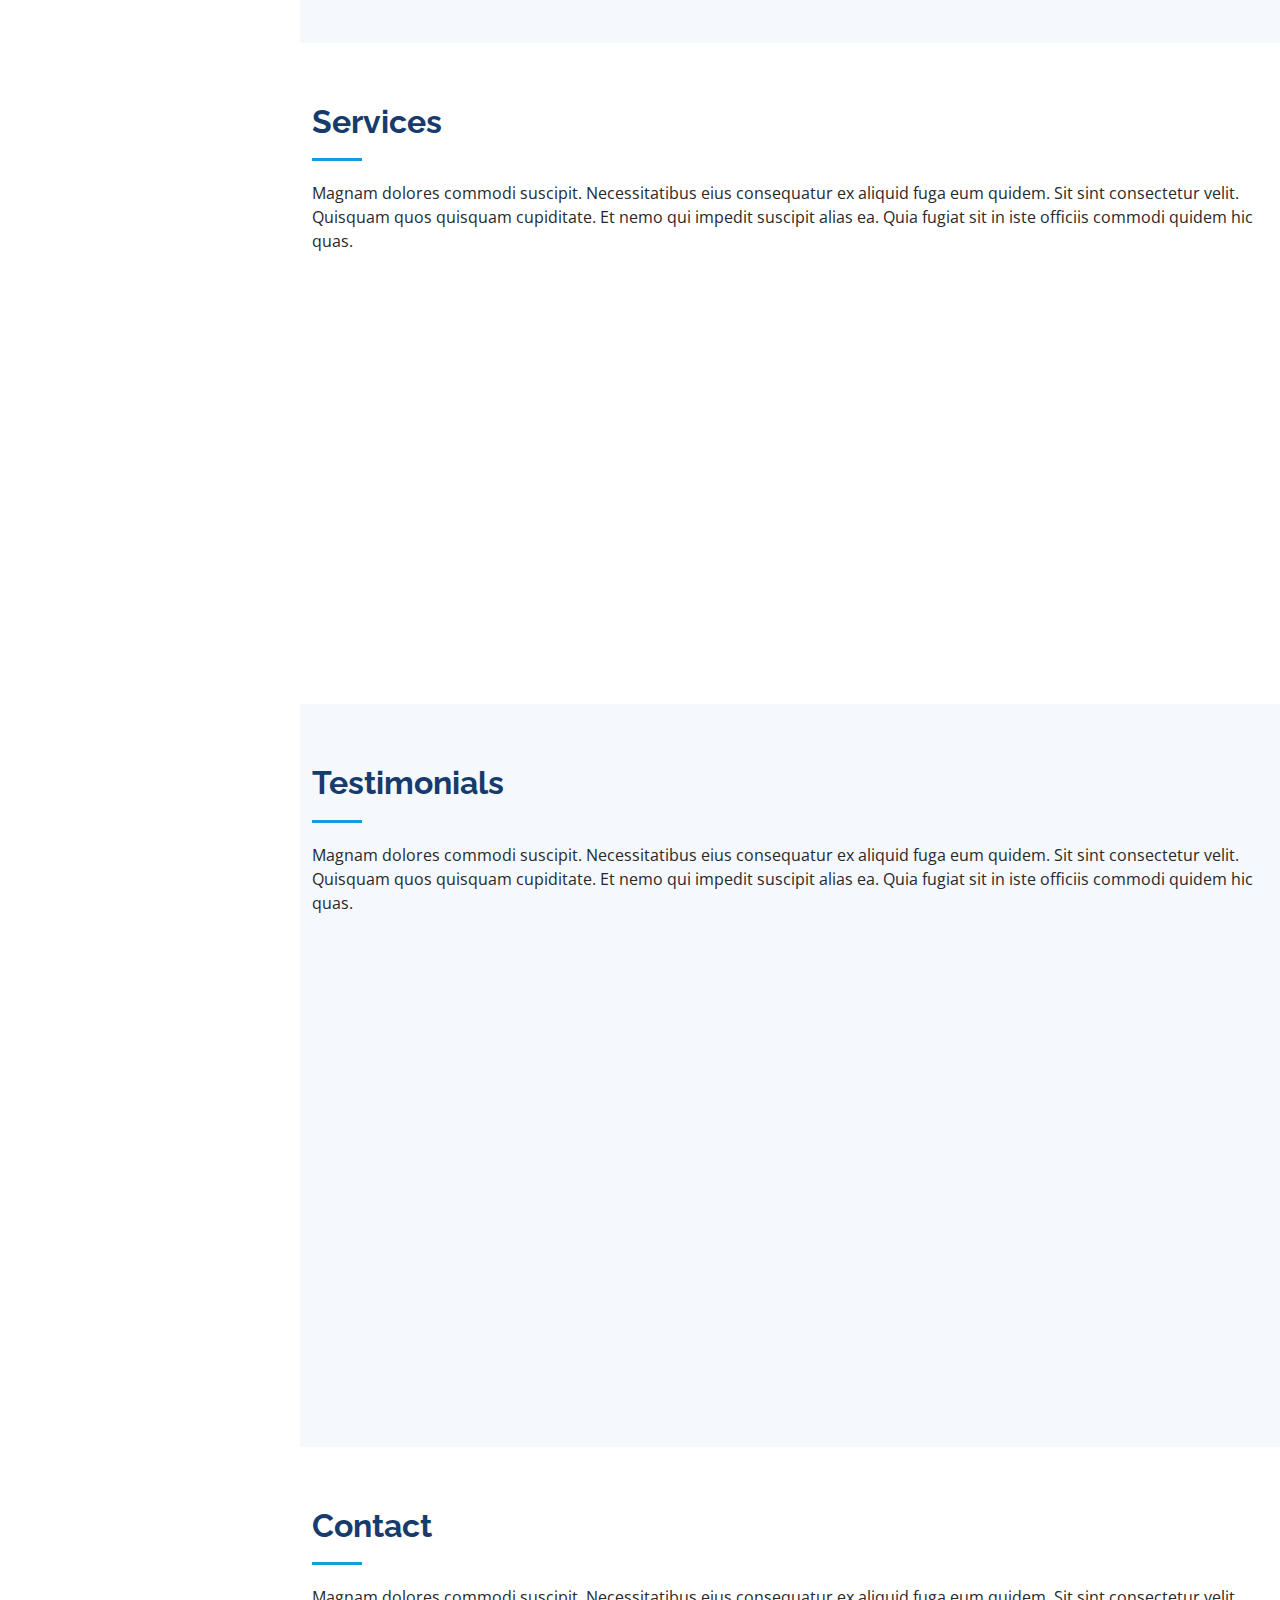
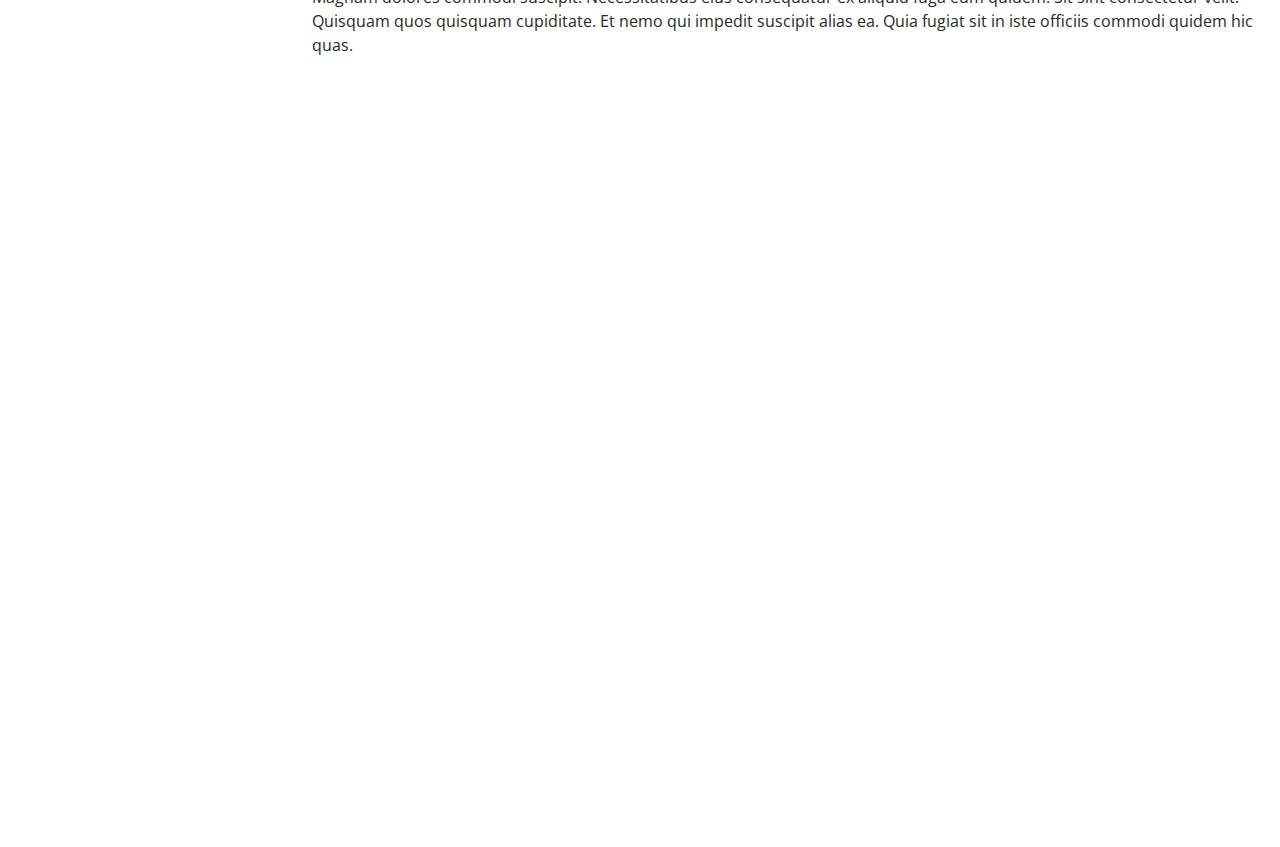
==== commit 66119faa: "add social website" ====
--- a/index.html
+++ b/index.html
@@ -56,11 +56,20 @@
             <a href="index.html">Darius W.</a>
           </h1>
           <div class="social-links mt-3 text-center">
-            <a href="#" class="twitter"><i class="bx bxl-twitter"></i></a>
-            <a href="#" class="facebook"><i class="bx bxl-facebook"></i></a>
-            <a href="#" class="instagram"><i class="bx bxl-instagram"></i></a>
-            <a href="#" class="google-plus"><i class="bx bxl-skype"></i></a>
-            <a href="#" class="linkedin"><i class="bx bxl-linkedin"></i></a>
+            <!-- <a href="#" class="twitter"><i class="bx bxl-twitter"></i></a> -->
+            <!-- <a href="#" class="facebook"><i class="bx bxl-facebook"></i></a> -->
+            <!-- <a href="#" class="instagram"><i class="bx bxl-instagram"></i></a> -->
+            <a href="https://github.com/dariusprince90" class="facebook"
+              ><i class="bx bxl-github"></i
+            ></a>
+            <a href="skype:live:.cid.2002f670969292a8?chat" class="google-plus"
+              ><i class="bx bxl-skype"></i
+            ></a>
+            <a
+              href="https://www.linkedin.com/in/darius-wilson-prince-836658269"
+              class="linkedin"
+              ><i class="bx bxl-linkedin"></i
+            ></a>
           </div>
         </div>
 
@@ -140,7 +149,7 @@
               <img src="assets/img/profile-img.jpg" class="img-fluid" alt="" />
             </div>
             <div class="col-lg-8 pt-4 pt-lg-0 content" data-aos="fade-left">
-              <h3>UI/UX Designer &amp; Web Developer.</h3>
+              <h3>Full Stack Developer &amp; Data Scientist.</h3>
               <p class="fst-italic">
                 Lorem ipsum dolor sit amet, consectetur adipiscing elit, sed do
                 eiusmod tempor incididunt ut labore et dolore magna aliqua.
